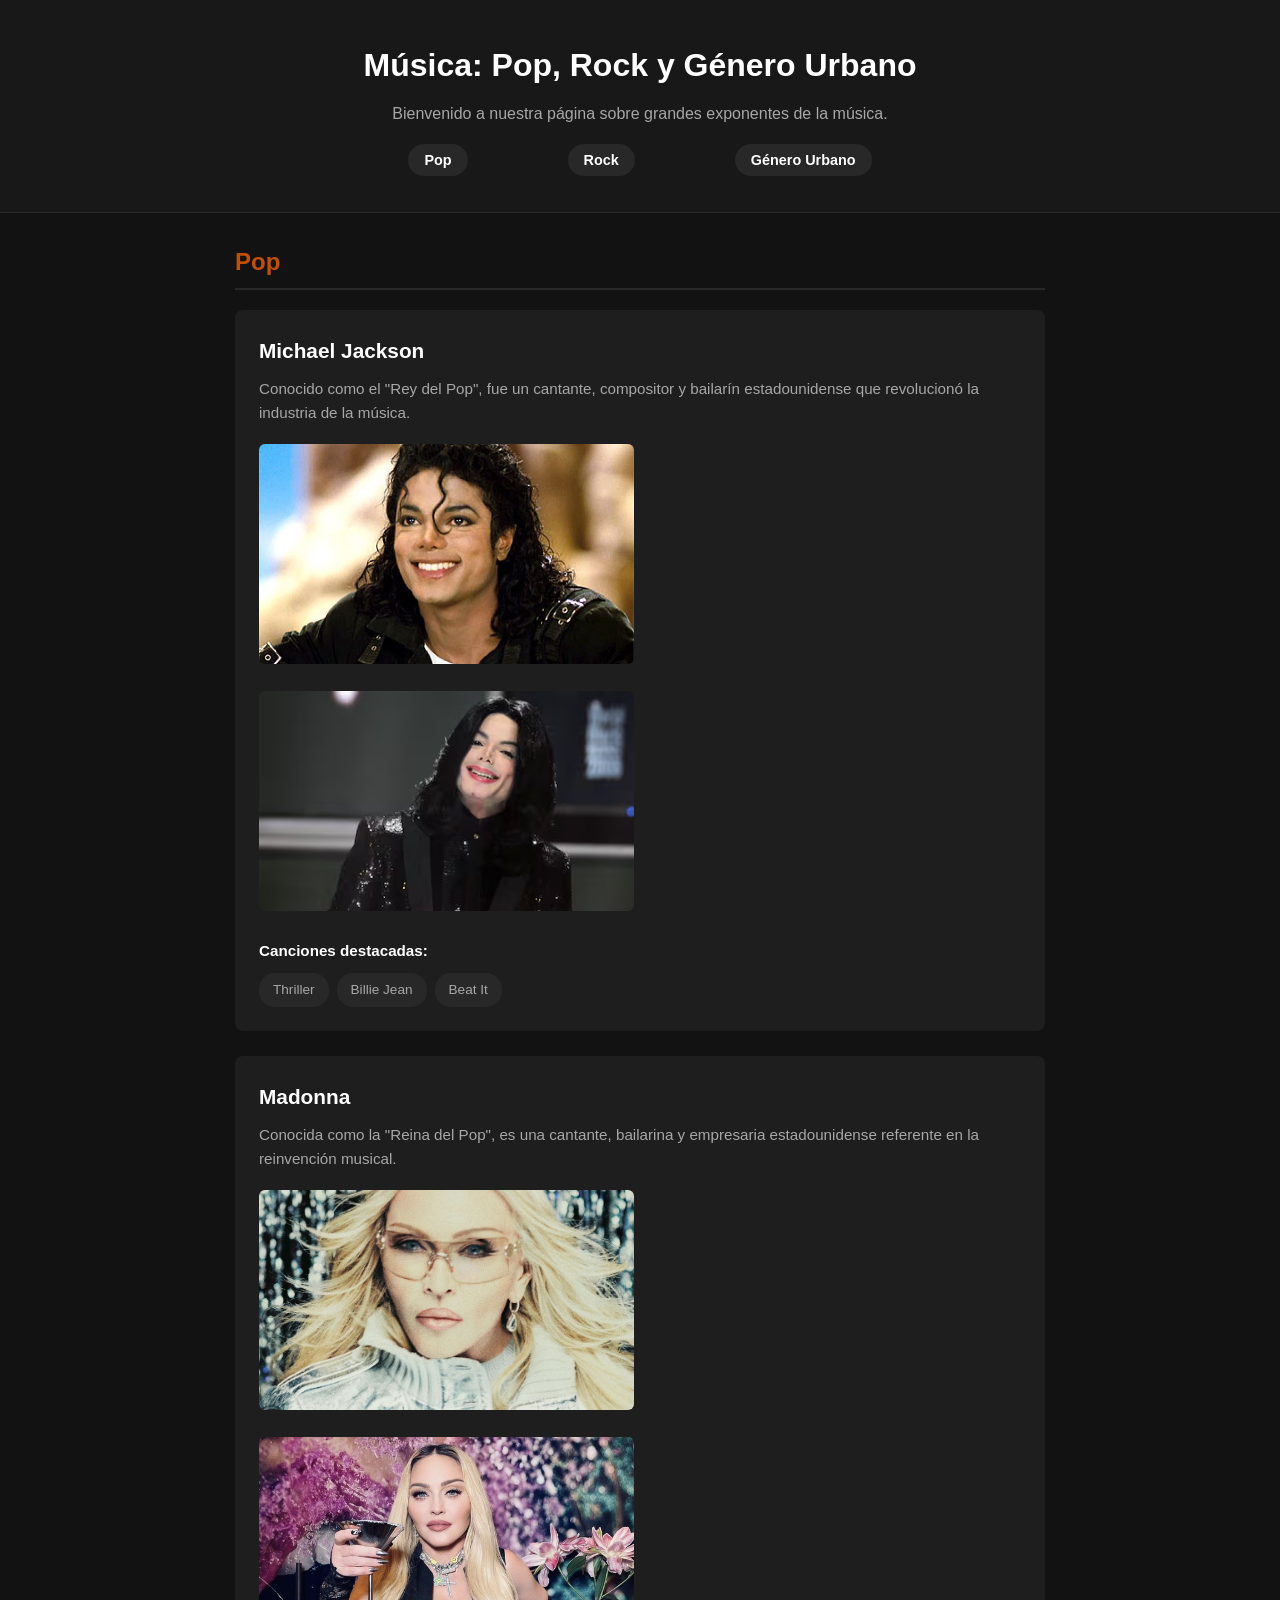
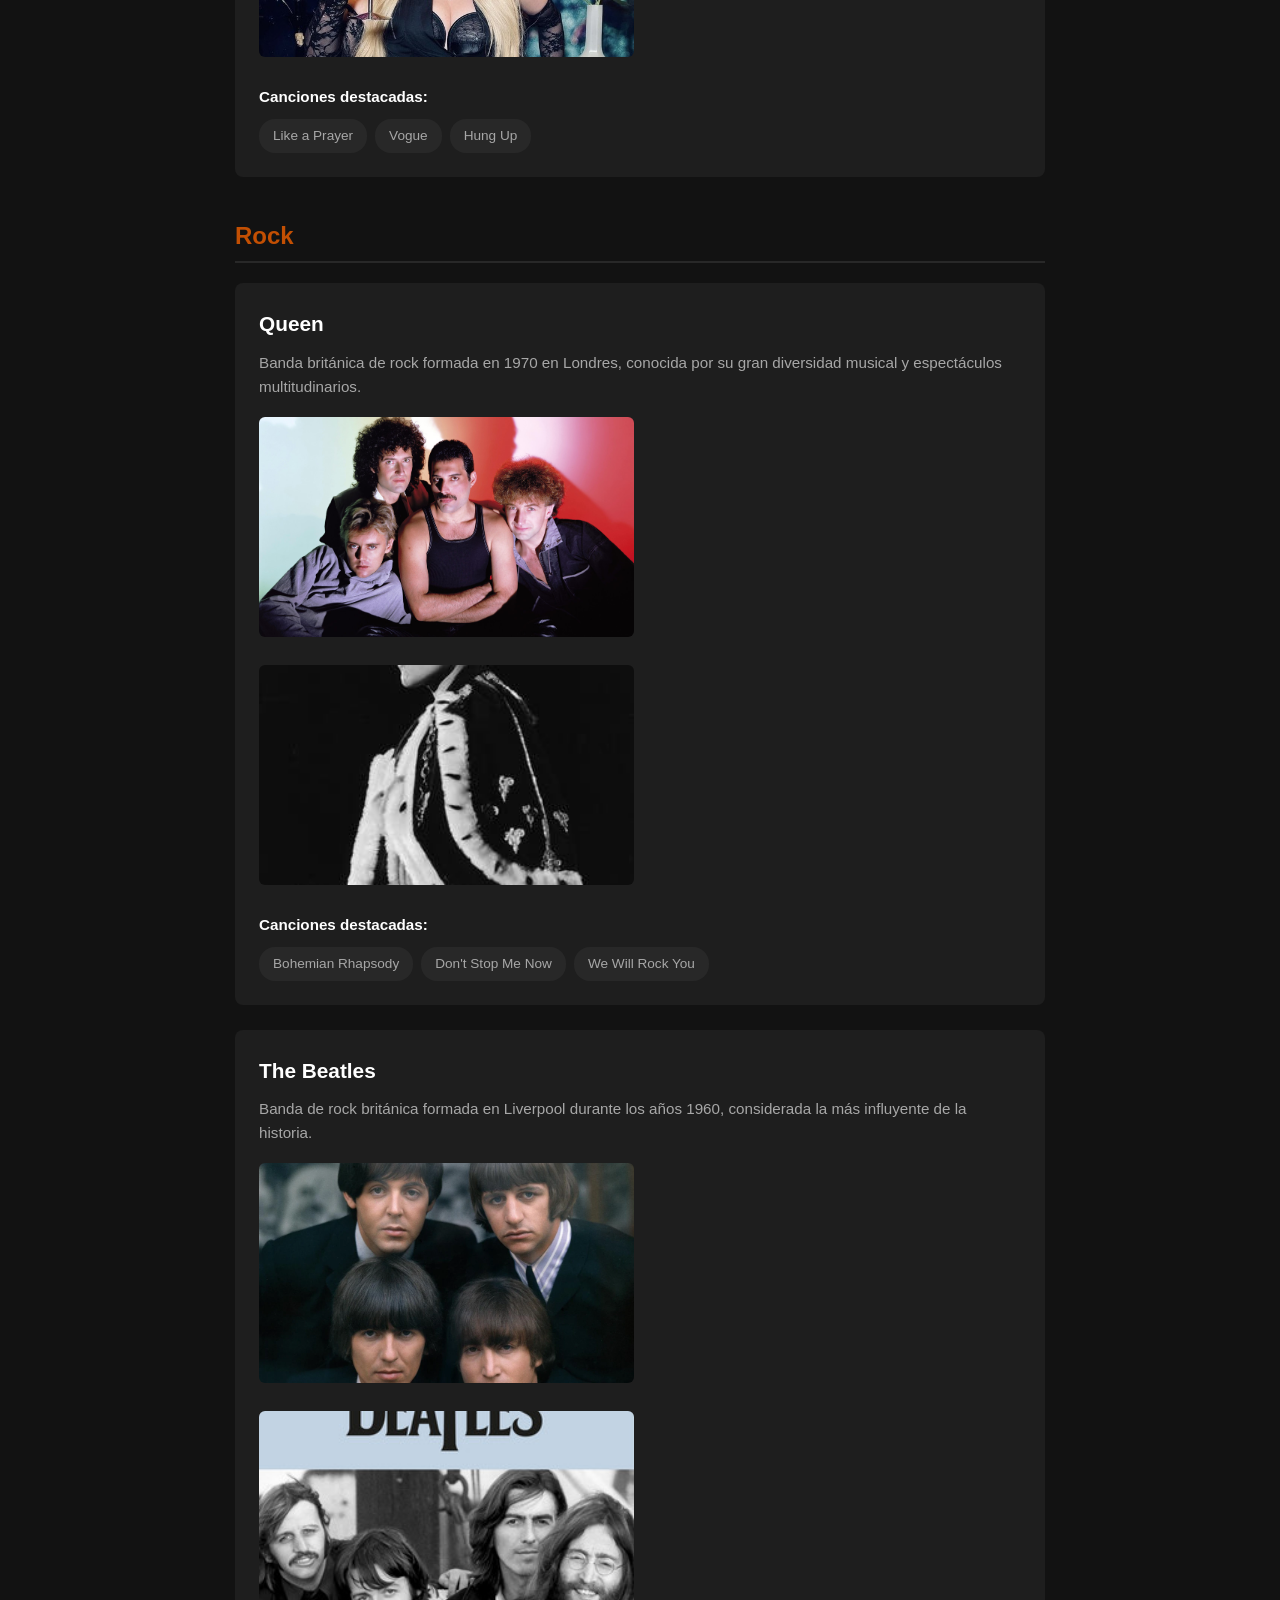
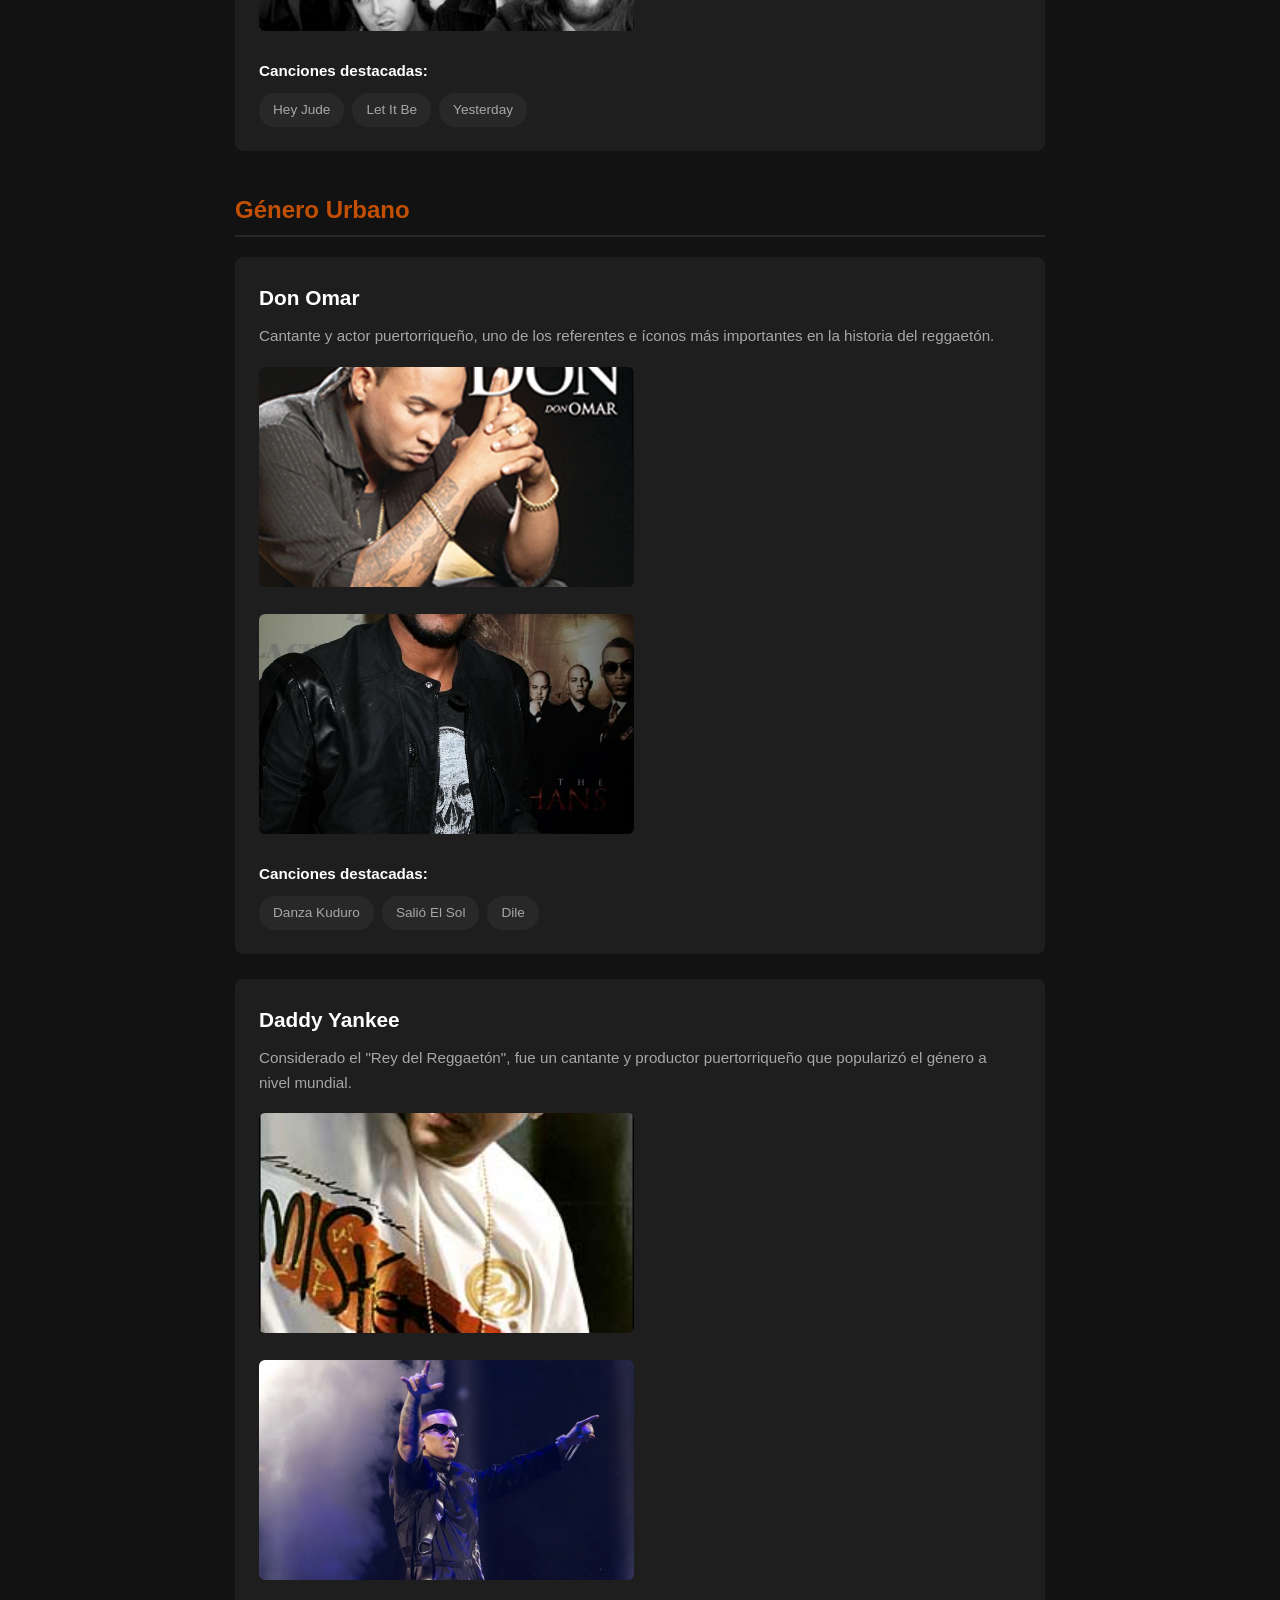
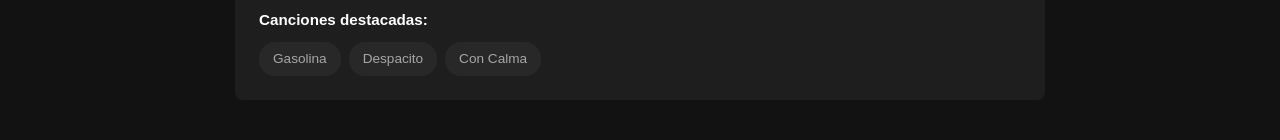
==== index.html @ 62b762ee "Estilos de la pagina" ====
<!DOCTYPE html>
<html lang="es">
<head>
    <meta charset="UTF-8">
    <meta name="viewport" content="width=device-width, initial-scale=1.0">
    <title>Artistas de Pop, Rock y Género Urbano</title>
    <link rel="stylesheet" href="Styles.css">
</head>
<body>
    <header>
        <h1>Música: Pop, Rock y Género Urbano</h1>
        <p>Bienvenido a nuestra página sobre grandes exponentes de la música.</p>

        <nav>
            <ul>
                <li><a href="#pop">Pop</a></li>
                <li><a href="#rock">Rock</a></li>
                <li><a href="#urbano">Género Urbano</a></li>
            </ul>
        </nav>
    </header>

    <main>

        <section id="pop">
            <h2>Pop</h2>

            <article>
                <h3>Michael Jackson</h3>
                <p>Conocido como el "Rey del Pop", fue un cantante, compositor y bailarín estadounidense que revolucionó la industria de la música.</p>
                
                <img src="Imagenes/jackson_michael_1.jpg" alt="Michael Grabando Speed Demon">
                <img src="Imagenes/michael_2.avif" alt="Michael en premios "> 
                <h4>Canciones destacadas:</h4>

                <ul>
                    <li>Thriller</li>
                    <li>Billie Jean</li>
                    <li>Beat It</li>
                </ul>
            </article>

            
            <article>
                <h3>Madonna</h3>
                <p>Conocida como la "Reina del Pop", es una cantante, bailarina y empresaria estadounidense referente en la reinvención musical.</p>
                <img src="Imagenes/madona_1.jpg" alt="Madona">
                <img src="Imagenes/madonna_2.jpg" alt="Madona"> 
                <h4>Canciones destacadas:</h4>
                <ul>
                    <li>Like a Prayer</li>
                    <li>Vogue</li>
                    <li>Hung Up</li>
                </ul>
            </article>
        </section>

        <section id="rock">
            <h2>Rock</h2>
            <article>
                <h3>Queen</h3>
                <p>Banda británica de rock formada en 1970 en Londres, conocida por su gran diversidad musical y espectáculos multitudinarios.</p>
                <img src="Imagenes/queen1.jpg" alt="Queen">
                <img src="Imagenes/queen2.jpg" alt="Freddy Mercurie"> 
                <h4>Canciones destacadas:</h4>
                <ul>
                    <li>Bohemian Rhapsody</li>
                    <li>Don't Stop Me Now</li>
                    <li>We Will Rock You</li>
                </ul>
            </article>


            <article>
                <h3>The Beatles</h3>
                <p>Banda de rock británica formada en Liverpool durante los años 1960, considerada la más influyente de la historia.</p>
                <img src="Imagenes/Thebeatles1.webp" alt="Beatles">
                <img src="Imagenes/thebeatles2.jpg" alt="Beatles"> 
                <h4>Canciones destacadas:</h4>
                <ul>
                    <li>Hey Jude</li>
                    <li>Let It Be</li>
                    <li>Yesterday</li>
                </ul>
            </article>
        </section>

        <section id="urbano">
            <h2>Género Urbano</h2>
            <article>
                <h3>Don Omar</h3>
                <p>Cantante y actor puertorriqueño, uno de los referentes e íconos más importantes en la historia del reggaetón.</p>
                <img src="Imagenes/don omar1.jpg" alt="Don Omar">
                <img src="Imagenes/Don omar2.jpg" alt="Don Omar"> 
                <h4>Canciones destacadas:</h4>
                <ul>
                    <li>Danza Kuduro</li>
                    <li>Salió El Sol</li>
                    <li>Dile</li>
                </ul>
            </article>
            <article>
                <h3>Daddy Yankee</h3>

                <p>Considerado el "Rey del Reggaetón", fue un cantante y productor puertorriqueño que popularizó el género a nivel mundial.</p>
                <img src="Imagenes/daddy_yankee1.jpg" alt="Daddy Yankee">
                <img src="Imagenes/daddy yankee2.webp" alt="Daddy Yankee"> 
                <h4>Canciones destacadas:</h4>
                <ul>
                    <li>Gasolina</li>
                    <li>Despacito</li>
                    <li>Con Calma</li>
                </ul>
            </article>
        </section>

    </main>

</body>
</html>
---- Styles.css ----
:root {
    --bg-oscuro: #121212;
    --bg-tarjeta: #1e1e1e;
    --texto-principal: #ffffff;
    --texto-secundario: #a7a7a7;
    --color-acento: #c24f03; 
}


* {
    margin: 0;
    padding: 0;
    box-sizing: border-box;
}

body {
    font-family: Arial, Helvetica, sans-serif;
    background-color: var(--bg-oscuro);
    color: var(--texto-principal);
    line-height: 1.6;
}


header {
    text-align: center;
    padding: 40px 20px;
    background-color: #181818;
    border-bottom: 1px solid #282828;
}

header h1 {
    font-size: 2rem;
    margin-bottom: 10px;
}

header p {
    color: var(--texto-secundario);
    margin-bottom: 20px;
}


nav ul {
    list-style: none;
    display: flex;
    justify-content: center;
    gap: 100px;
}

nav a {
    color: var(--texto-principal);
    text-decoration: none;
    background-color: #282828;
    padding: 8px 16px;
    border-radius: 20px;
    font-size: 0.9rem;
    font-weight: bold;
}

nav a:hover {
    background-color: var(--color-acento);
    color: #000000;
}

main {
    max-width: 850px;
    margin: 30px auto;
    padding: 0 20px;
}

section {
    margin-bottom: 40px;
}

section h2 {
    font-size: 1.5rem;
    color: var(--color-acento);
    margin-bottom: 20px;
    border-bottom: 2px solid #282828;
    padding-bottom: 6px;
}

article {
    background-color: var(--bg-tarjeta);
    border-radius: 8px;
    padding: 24px;
    margin-bottom: 25px;
}

article h3 {
    font-size: 1.3rem;
    margin-bottom: 10px;
}

article p {
    color: var(--texto-secundario);
    font-size: 0.95rem;
    margin-bottom: 18px;
}

article img {
    width: calc(50% - 6px);
    height: 220px;
    object-fit: cover;
    border-radius: 6px;
    display: inline-block;
    margin-bottom: 20px;
}

article img:nth-of-type(1) {
    margin-right: 8px;
}

article h4 {
    font-size: 0.95rem;
    margin-bottom: 10px;
    color: #ffffff;
}

article ul {
    list-style: none;
    display: flex;
    flex-wrap: wrap;
    gap: 8px;
}

article li {
    background-color: #282828;
    padding: 6px 14px;
    border-radius: 16px;
    font-size: 0.85rem;
    color: var(--texto-secundario);
}

@media (max-width: 600px) {
    article img {
        width: 100%;
        height: 200px;
        margin-right: 0;
    }
}
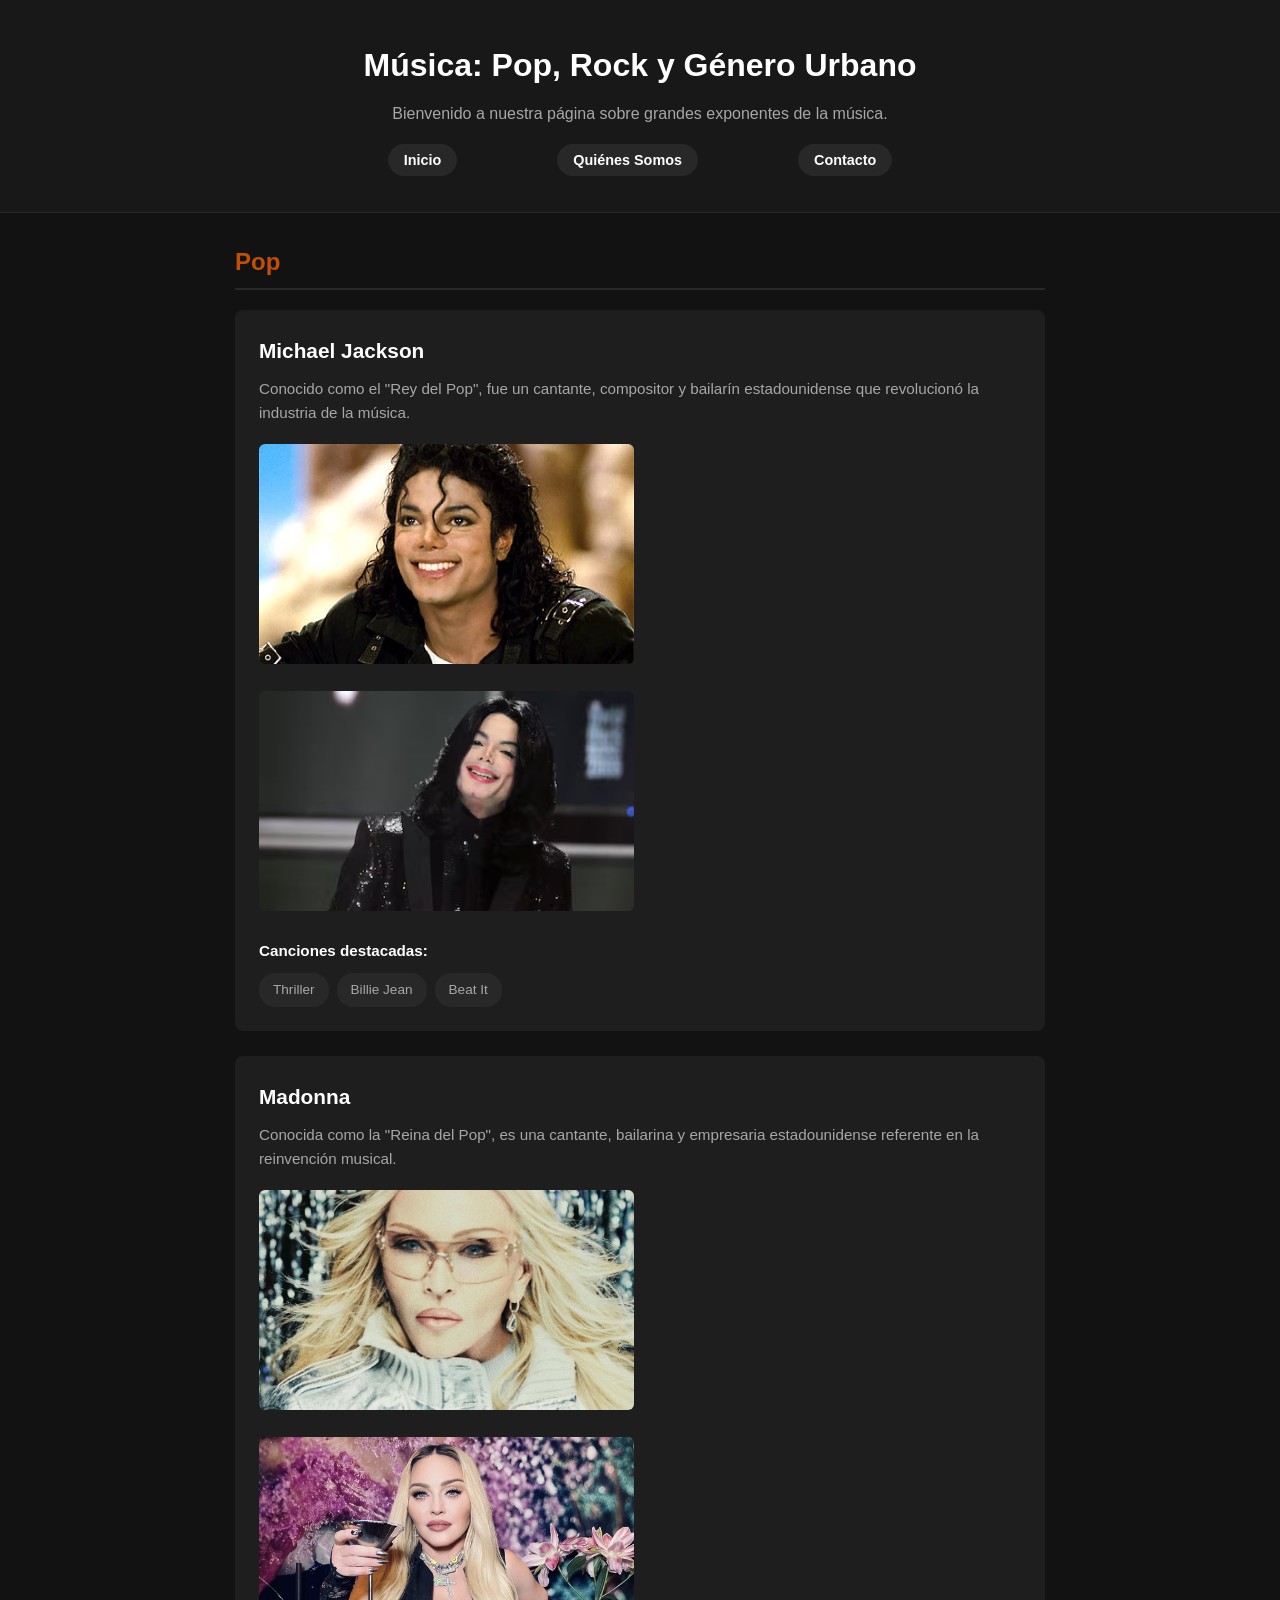
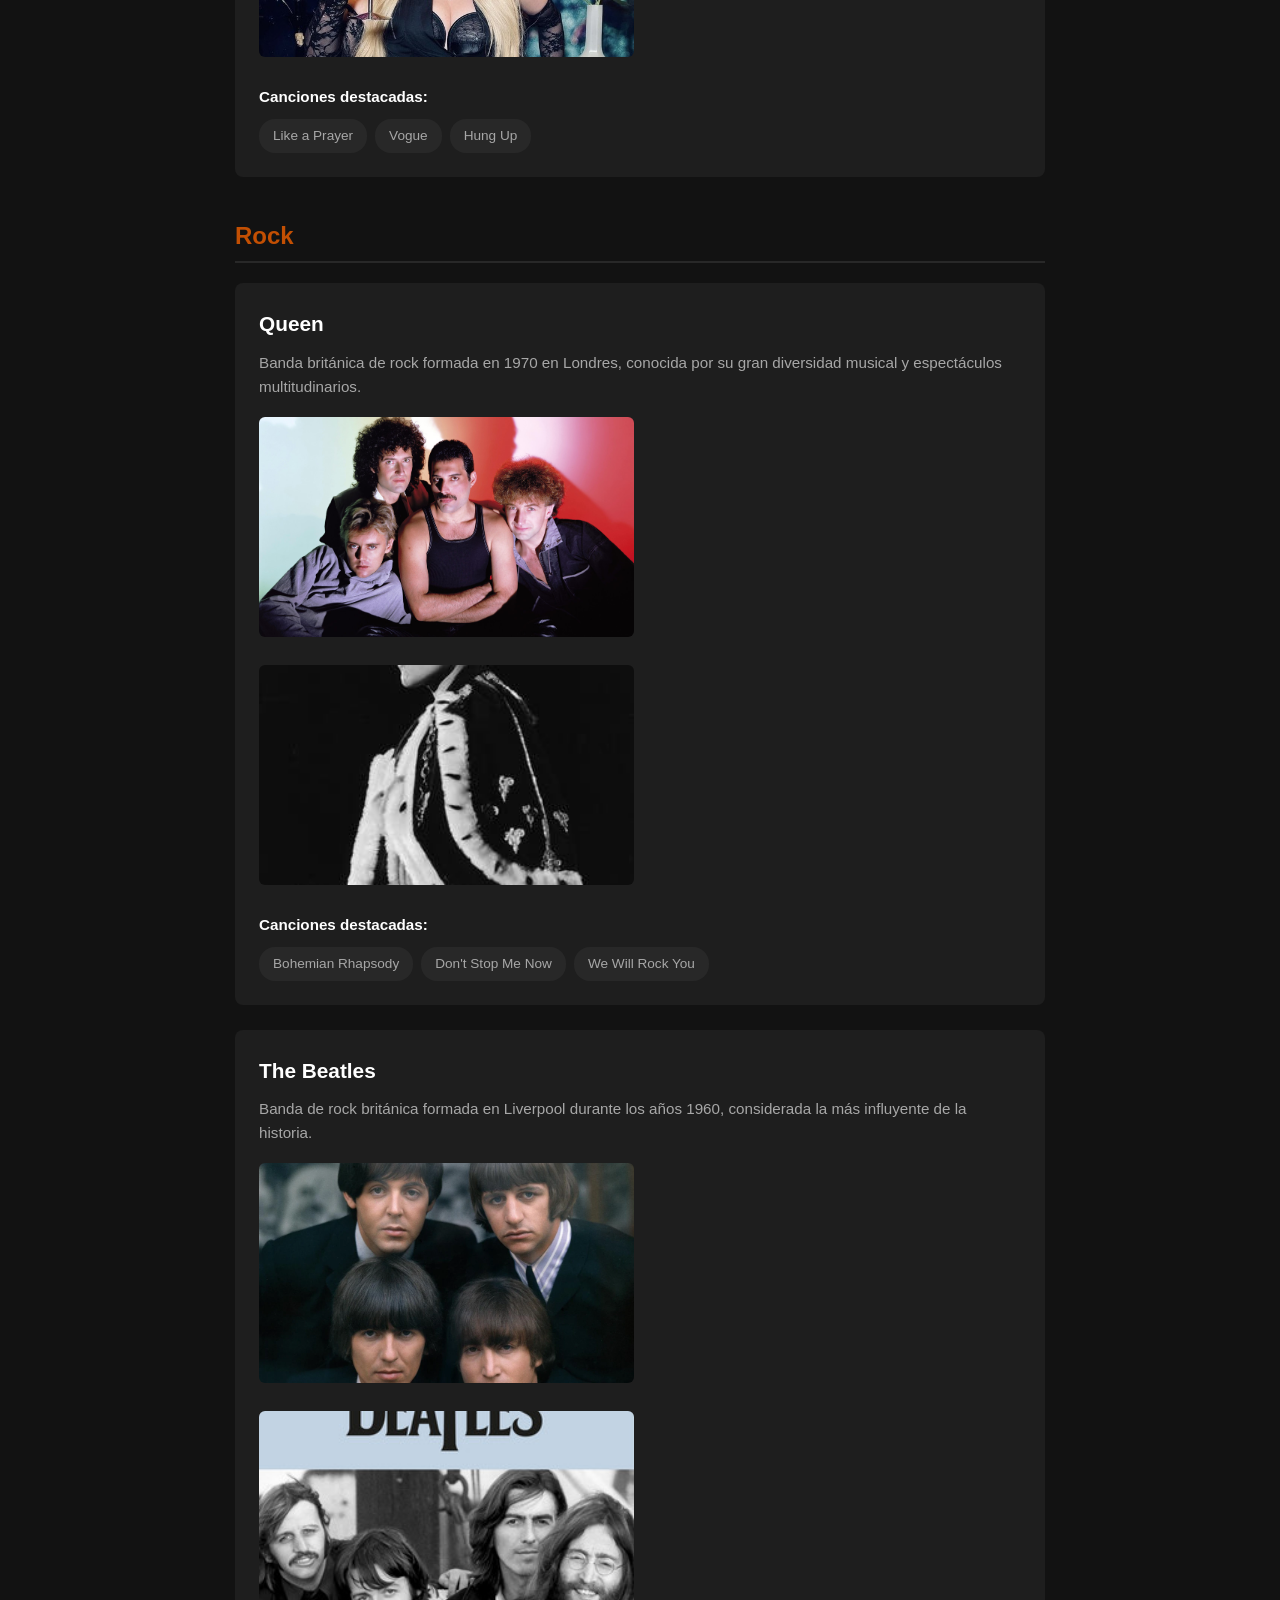
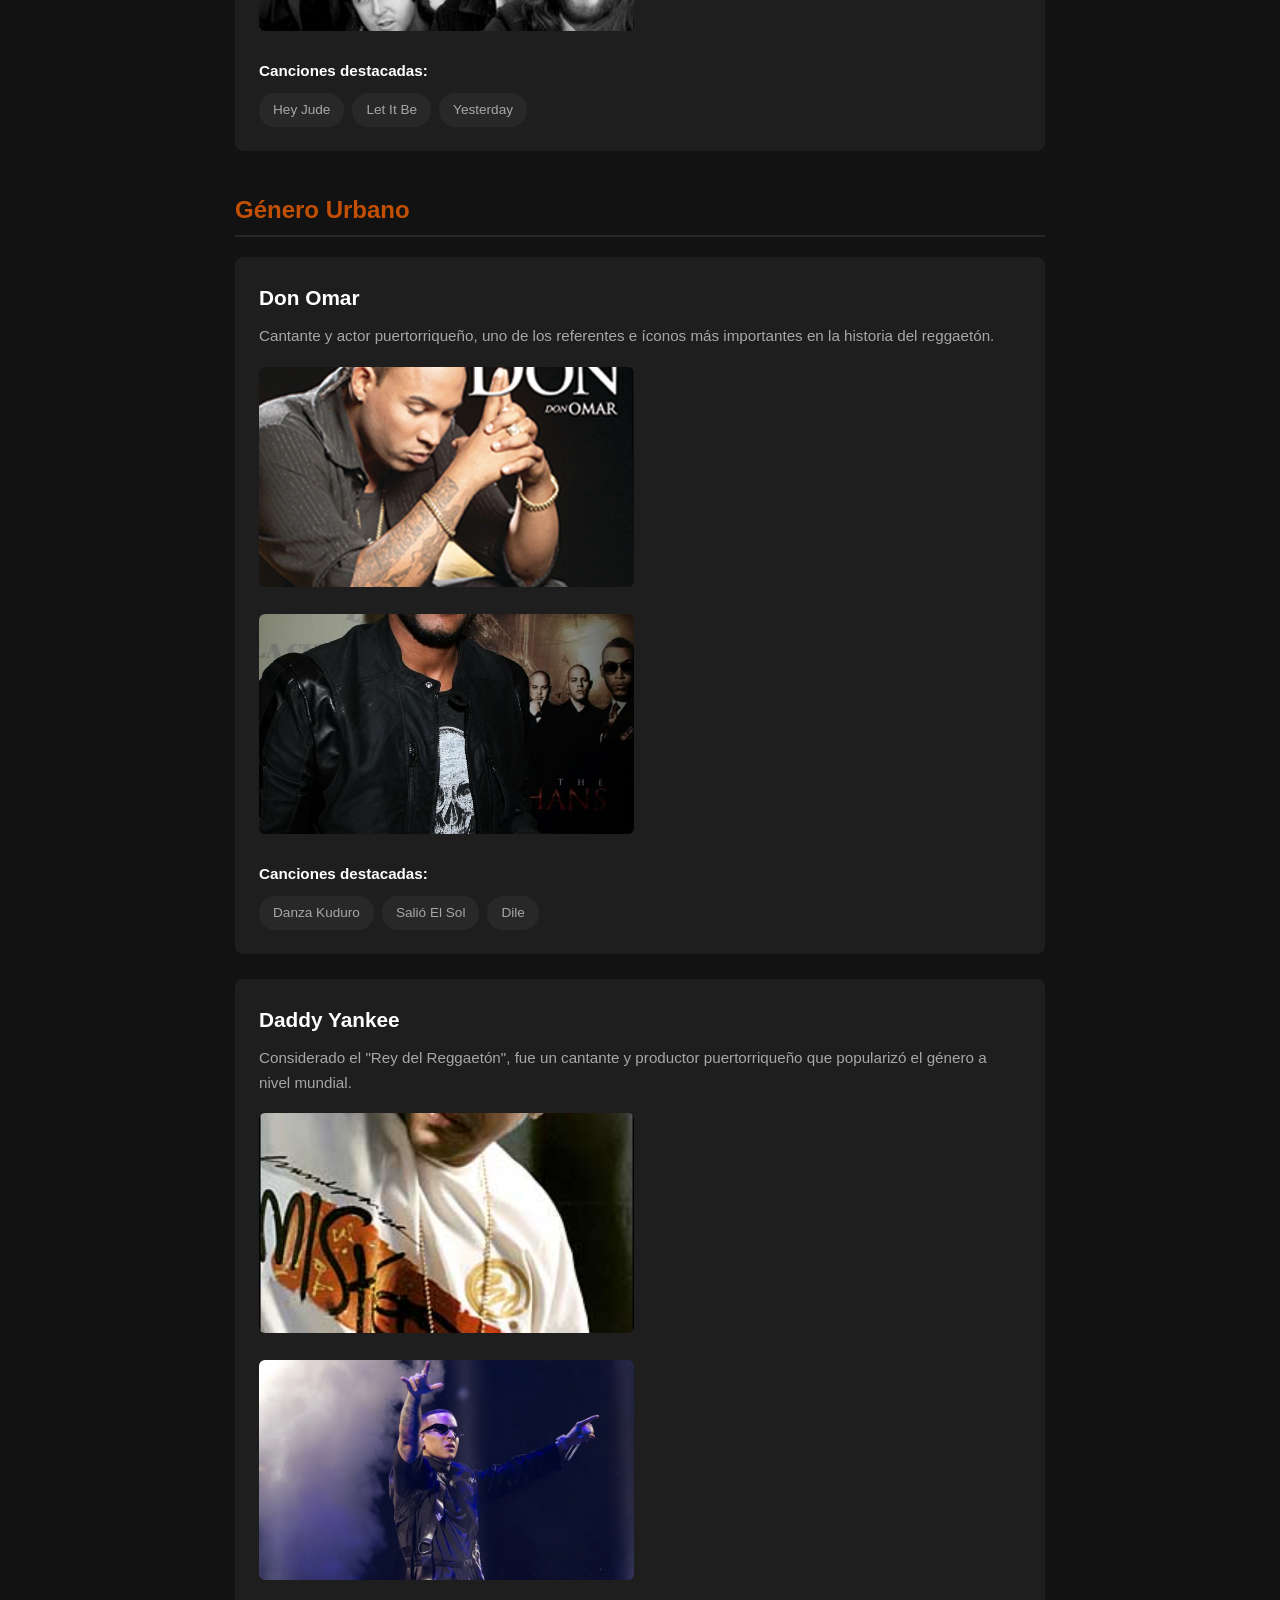
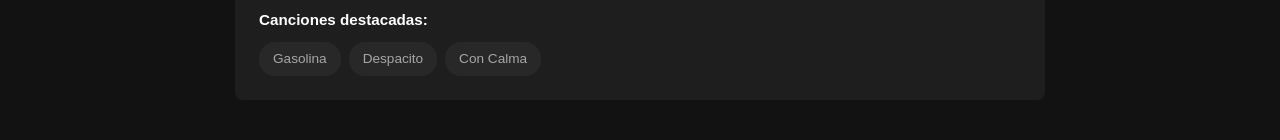
==== commit 9efb6a79: "Integra cambios de main y actualiza navegación" ====
--- a/index.html
+++ b/index.html
@@ -11,11 +11,11 @@
         <h1>Música: Pop, Rock y Género Urbano</h1>
         <p>Bienvenido a nuestra página sobre grandes exponentes de la música.</p>
 
-        <nav>
-            <ul>
-                <li><a href="#pop">Pop</a></li>
-                <li><a href="#rock">Rock</a></li>
-                <li><a href="#urbano">Género Urbano</a></li>
+        <nav class="menu-principal" aria-label="Menú principal">
+            <ul class="lista-menu">
+                <li><a href="index.html">Inicio</a></li>
+                <li><a href="nosotros.html">Quiénes Somos</a></li>
+                <li><a href="contactanos.html">Contacto</a></li>
             </ul>
         </nav>
     </header>
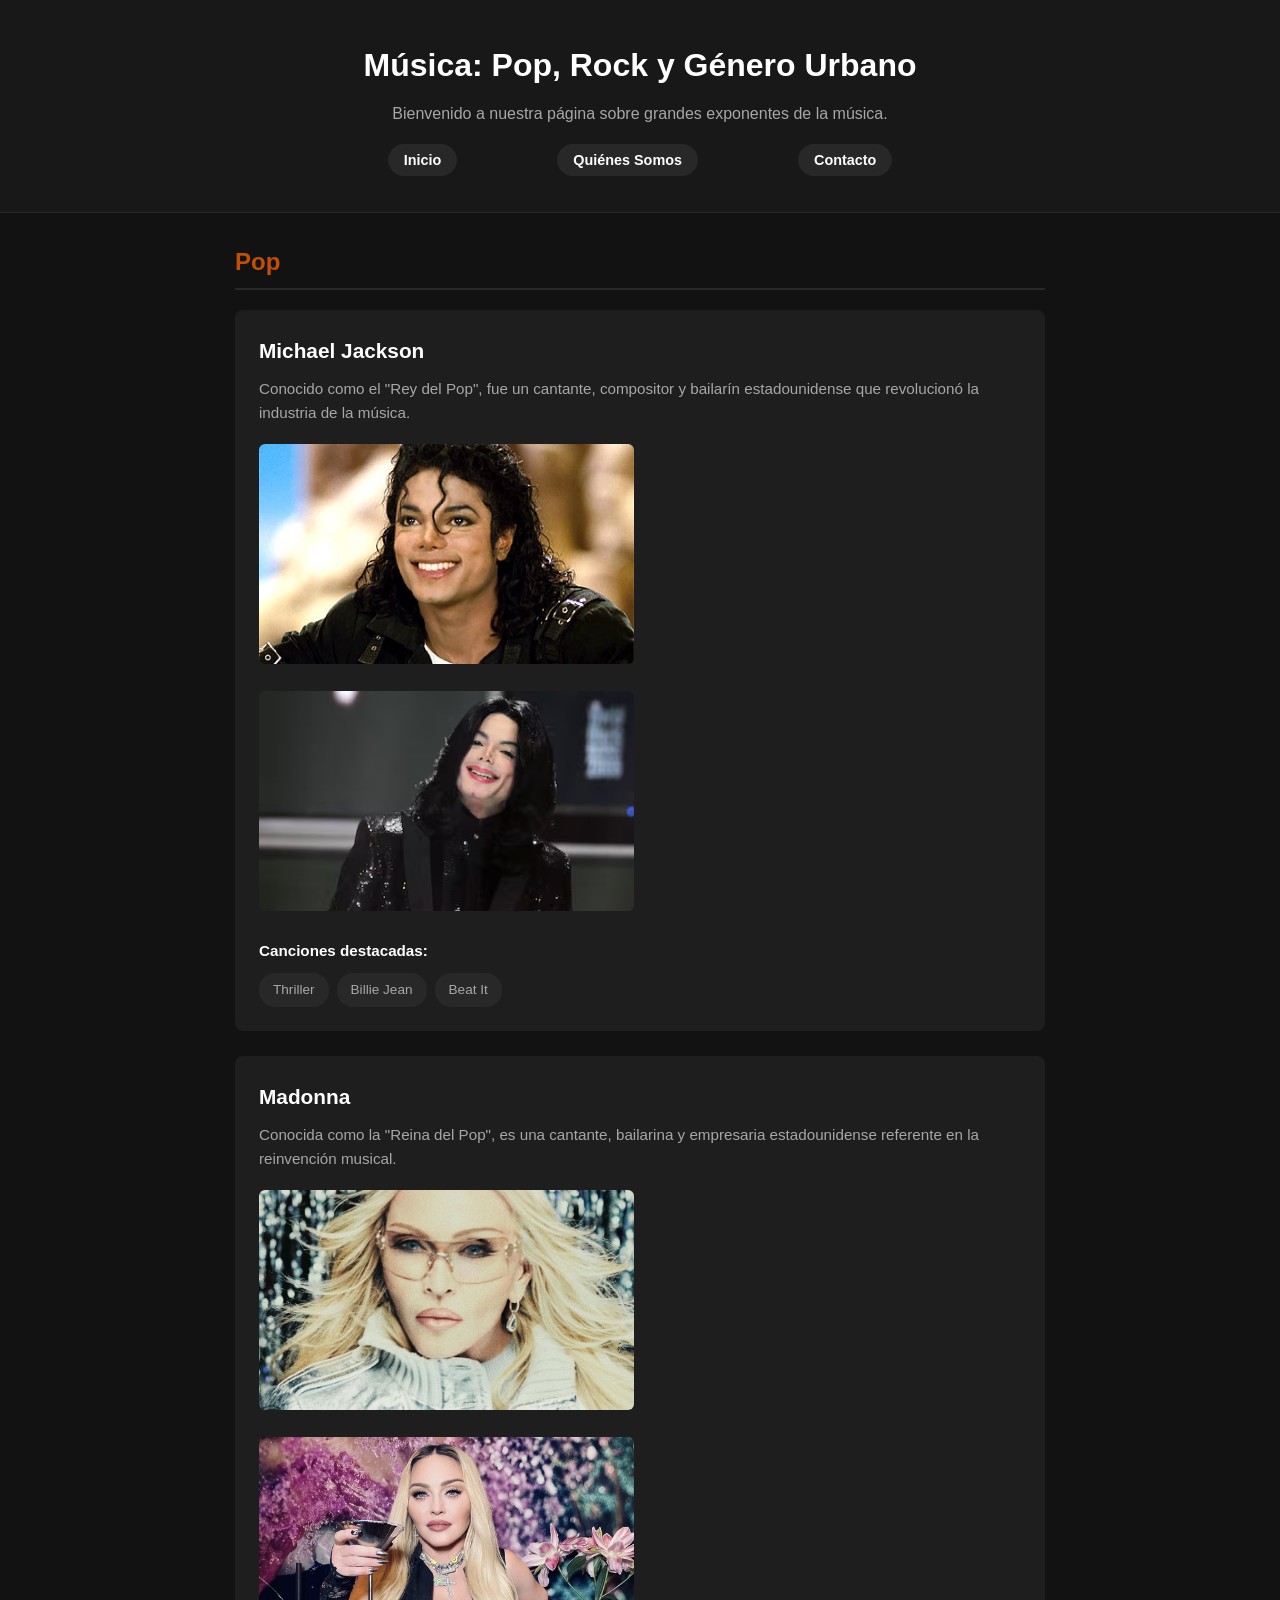
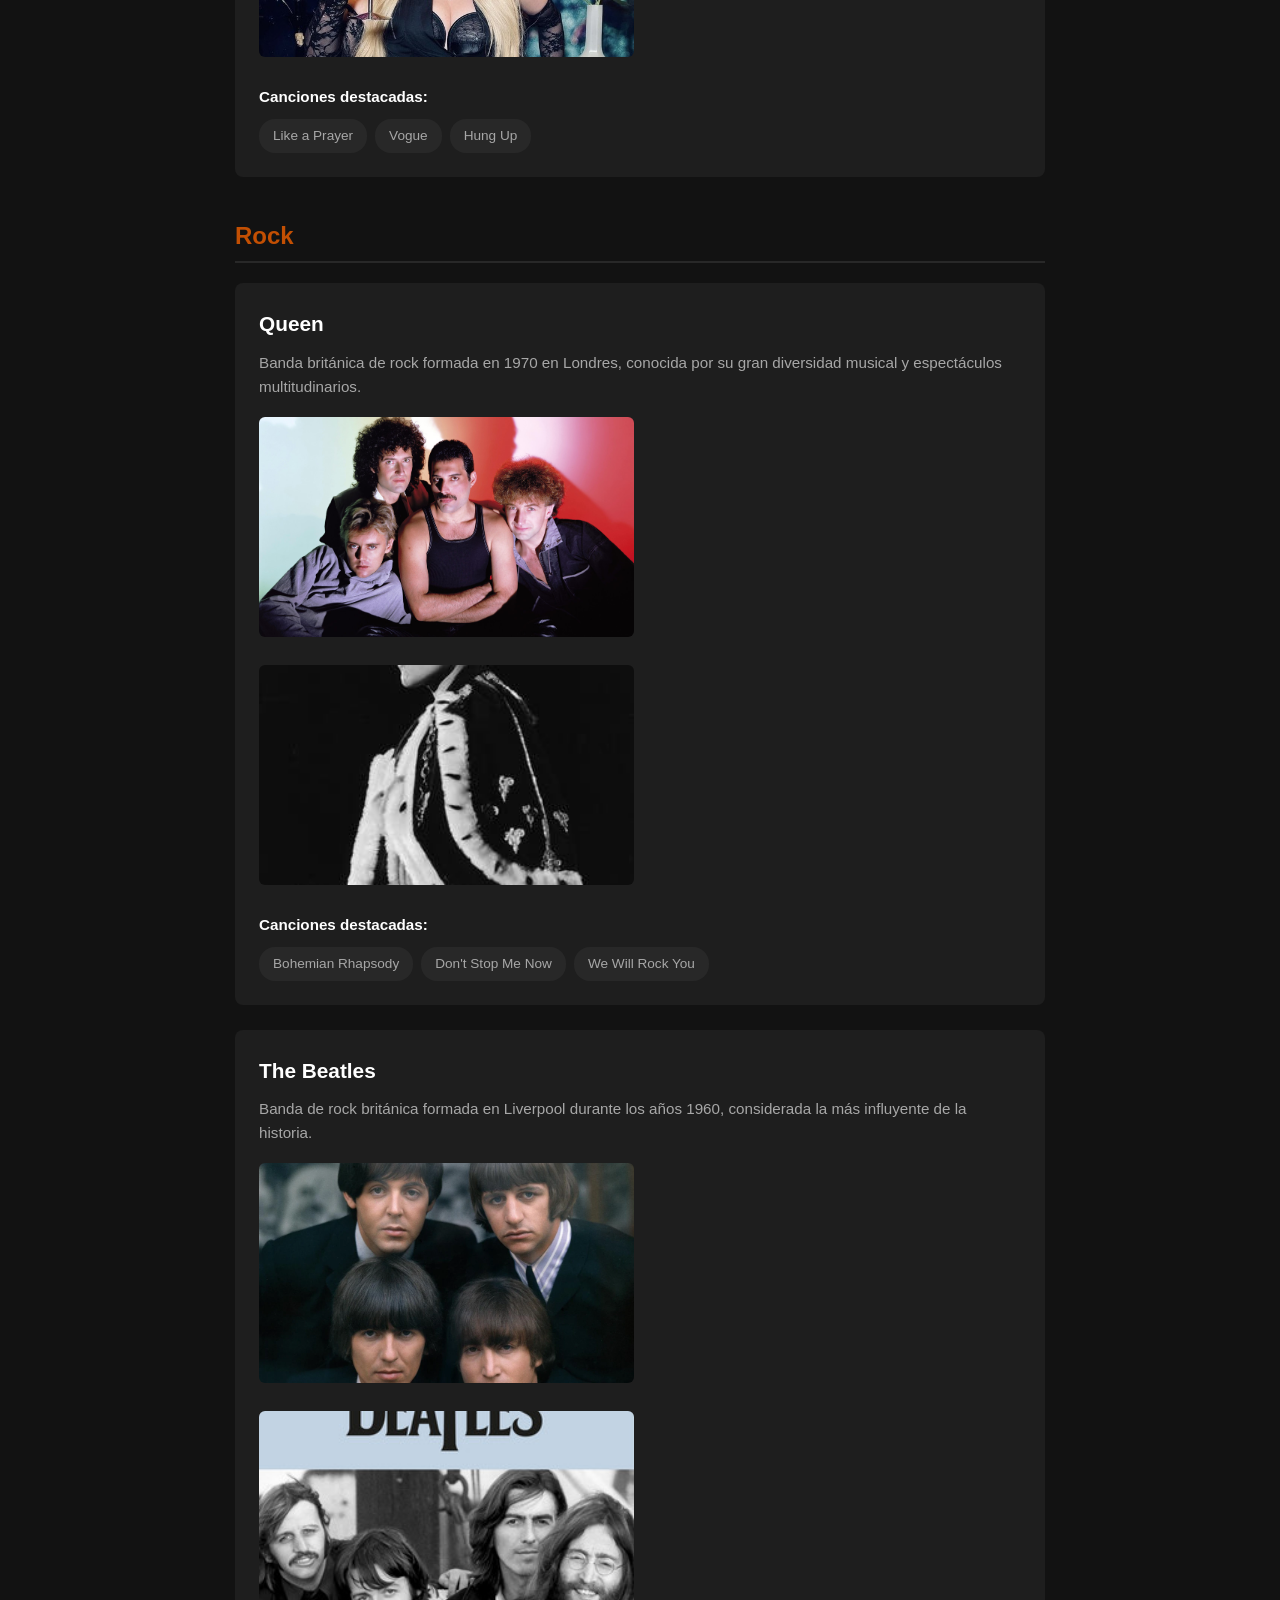
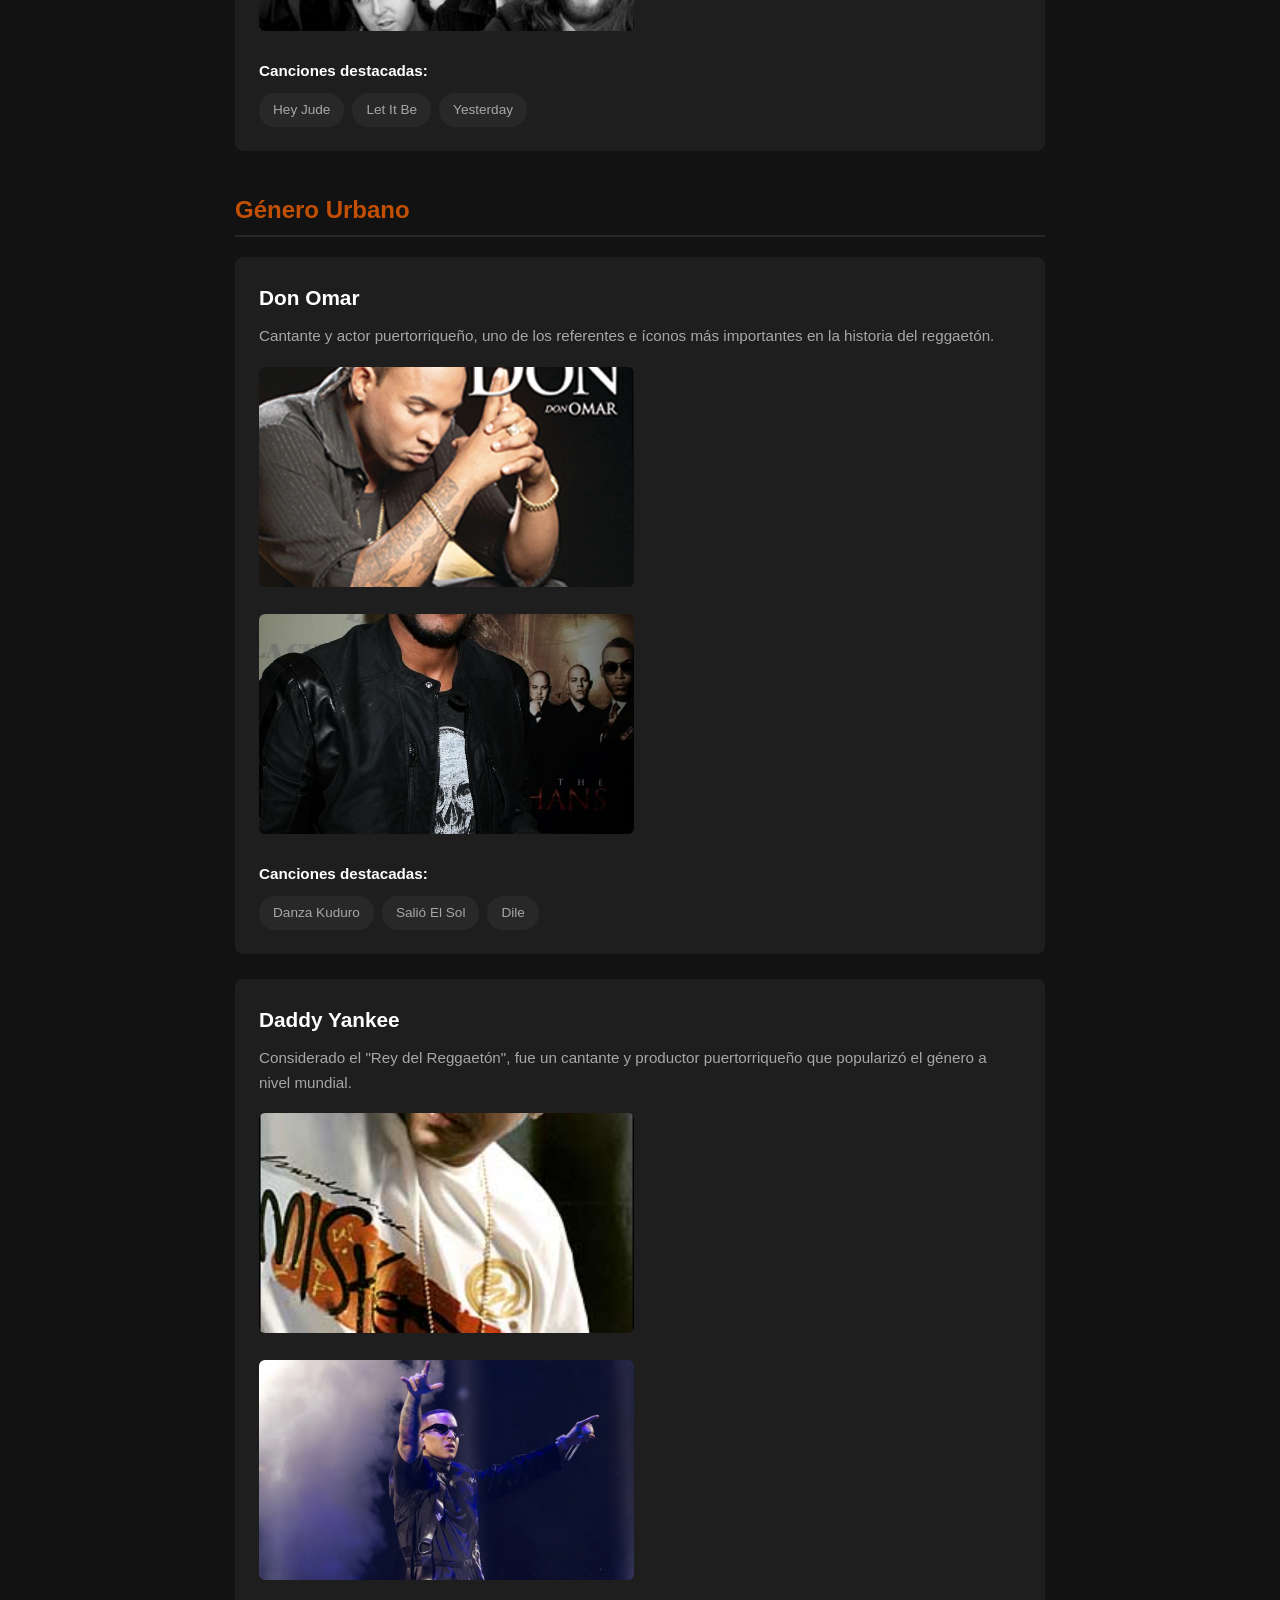
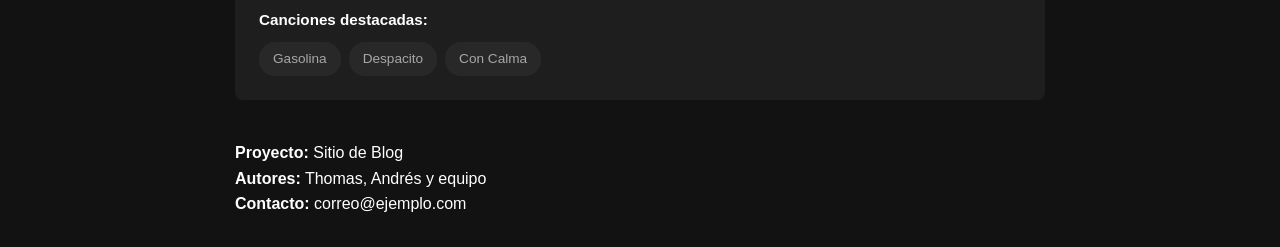
==== commit 647dba17: "Se agega footer" ====
--- a/index.html
+++ b/index.html
@@ -1,11 +1,14 @@
 <!DOCTYPE html>
 <html lang="es">
+
 <head>
     <meta charset="UTF-8">
     <meta name="viewport" content="width=device-width, initial-scale=1.0">
     <title>Artistas de Pop, Rock y Género Urbano</title>
-    <link rel="stylesheet" href="Styles.css">
+    <link rel="stylesheet" href="./Styles/index.css">
+
 </head>
+
 <body>
     <header>
         <h1>Música: Pop, Rock y Género Urbano</h1>
@@ -27,10 +30,11 @@
 
             <article>
                 <h3>Michael Jackson</h3>
-                <p>Conocido como el "Rey del Pop", fue un cantante, compositor y bailarín estadounidense que revolucionó la industria de la música.</p>
-                
+                <p>Conocido como el "Rey del Pop", fue un cantante, compositor y bailarín estadounidense que revolucionó
+                    la industria de la música.</p>
+
                 <img src="Imagenes/jackson_michael_1.jpg" alt="Michael Grabando Speed Demon">
-                <img src="Imagenes/michael_2.avif" alt="Michael en premios "> 
+                <img src="Imagenes/michael_2.avif" alt="Michael en premios ">
                 <h4>Canciones destacadas:</h4>
 
                 <ul>
@@ -40,12 +44,13 @@
                 </ul>
             </article>
 
-            
+
             <article>
                 <h3>Madonna</h3>
-                <p>Conocida como la "Reina del Pop", es una cantante, bailarina y empresaria estadounidense referente en la reinvención musical.</p>
+                <p>Conocida como la "Reina del Pop", es una cantante, bailarina y empresaria estadounidense referente en
+                    la reinvención musical.</p>
                 <img src="Imagenes/madona_1.jpg" alt="Madona">
-                <img src="Imagenes/madonna_2.jpg" alt="Madona"> 
+                <img src="Imagenes/madonna_2.jpg" alt="Madona">
                 <h4>Canciones destacadas:</h4>
                 <ul>
                     <li>Like a Prayer</li>
@@ -59,9 +64,10 @@
             <h2>Rock</h2>
             <article>
                 <h3>Queen</h3>
-                <p>Banda británica de rock formada en 1970 en Londres, conocida por su gran diversidad musical y espectáculos multitudinarios.</p>
+                <p>Banda británica de rock formada en 1970 en Londres, conocida por su gran diversidad musical y
+                    espectáculos multitudinarios.</p>
                 <img src="Imagenes/queen1.jpg" alt="Queen">
-                <img src="Imagenes/queen2.jpg" alt="Freddy Mercurie"> 
+                <img src="Imagenes/queen2.jpg" alt="Freddy Mercurie">
                 <h4>Canciones destacadas:</h4>
                 <ul>
                     <li>Bohemian Rhapsody</li>
@@ -73,9 +79,10 @@
 
             <article>
                 <h3>The Beatles</h3>
-                <p>Banda de rock británica formada en Liverpool durante los años 1960, considerada la más influyente de la historia.</p>
+                <p>Banda de rock británica formada en Liverpool durante los años 1960, considerada la más influyente de
+                    la historia.</p>
                 <img src="Imagenes/Thebeatles1.webp" alt="Beatles">
-                <img src="Imagenes/thebeatles2.jpg" alt="Beatles"> 
+                <img src="Imagenes/thebeatles2.jpg" alt="Beatles">
                 <h4>Canciones destacadas:</h4>
                 <ul>
                     <li>Hey Jude</li>
@@ -89,9 +96,10 @@
             <h2>Género Urbano</h2>
             <article>
                 <h3>Don Omar</h3>
-                <p>Cantante y actor puertorriqueño, uno de los referentes e íconos más importantes en la historia del reggaetón.</p>
+                <p>Cantante y actor puertorriqueño, uno de los referentes e íconos más importantes en la historia del
+                    reggaetón.</p>
                 <img src="Imagenes/don omar1.jpg" alt="Don Omar">
-                <img src="Imagenes/Don omar2.jpg" alt="Don Omar"> 
+                <img src="Imagenes/Don omar2.jpg" alt="Don Omar">
                 <h4>Canciones destacadas:</h4>
                 <ul>
                     <li>Danza Kuduro</li>
@@ -102,9 +110,10 @@
             <article>
                 <h3>Daddy Yankee</h3>
 
-                <p>Considerado el "Rey del Reggaetón", fue un cantante y productor puertorriqueño que popularizó el género a nivel mundial.</p>
+                <p>Considerado el "Rey del Reggaetón", fue un cantante y productor puertorriqueño que popularizó el
+                    género a nivel mundial.</p>
                 <img src="Imagenes/daddy_yankee1.jpg" alt="Daddy Yankee">
-                <img src="Imagenes/daddy yankee2.webp" alt="Daddy Yankee"> 
+                <img src="Imagenes/daddy yankee2.webp" alt="Daddy Yankee">
                 <h4>Canciones destacadas:</h4>
                 <ul>
                     <li>Gasolina</li>
@@ -113,8 +122,14 @@
                 </ul>
             </article>
         </section>
+        <footer>
+            <p><strong>Proyecto:</strong> Sitio de Blog</p>
+            <p><strong>Autores:</strong> Thomas, Andrés y equipo</p>
+            <p><strong>Contacto:</strong> correo@ejemplo.com</p>
+        </footer>
 
     </main>
 
 </body>
+
 </html>
--- a/Styles/index.css
+++ b/Styles/index.css
@@ -0,0 +1,141 @@
+
+:root {
+    --bg-oscuro: #121212;
+    --bg-tarjeta: #1e1e1e;
+    --texto-principal: #ffffff;
+    --texto-secundario: #a7a7a7;
+    --color-acento: #c24f03; 
+}
+
+
+* {
+    margin: 0;
+    padding: 0;
+    box-sizing: border-box;
+}
+
+body {
+    font-family: Arial, Helvetica, sans-serif;
+    background-color: var(--bg-oscuro);
+    color: var(--texto-principal);
+    line-height: 1.6;
+}
+
+
+header {
+    text-align: center;
+    padding: 40px 20px;
+    background-color: #181818;
+    border-bottom: 1px solid #282828;
+}
+
+header h1 {
+    font-size: 2rem;
+    margin-bottom: 10px;
+}
+
+header p {
+    color: var(--texto-secundario);
+    margin-bottom: 20px;
+}
+
+
+nav ul {
+    list-style: none;
+    display: flex;
+    justify-content: center;
+    gap: 100px;
+}
+
+nav a {
+    color: var(--texto-principal);
+    text-decoration: none;
+    background-color: #282828;
+    padding: 8px 16px;
+    border-radius: 20px;
+    font-size: 0.9rem;
+    font-weight: bold;
+}
+
+nav a:hover {
+    background-color: var(--color-acento);
+    color: #000000;
+}
+
+main {
+    max-width: 850px;
+    margin: 30px auto;
+    padding: 0 20px;
+}
+
+section {
+    margin-bottom: 40px;
+}
+
+section h2 {
+    font-size: 1.5rem;
+    color: var(--color-acento);
+    margin-bottom: 20px;
+    border-bottom: 2px solid #282828;
+    padding-bottom: 6px;
+}
+
+article {
+    background-color: var(--bg-tarjeta);
+    border-radius: 8px;
+    padding: 24px;
+    margin-bottom: 25px;
+}
+
+article h3 {
+    font-size: 1.3rem;
+    margin-bottom: 10px;
+}
+
+article p {
+    color: var(--texto-secundario);
+    font-size: 0.95rem;
+    margin-bottom: 18px;
+}
+
+article img {
+    width: calc(50% - 6px);
+    height: 220px;
+    object-fit: cover;
+    border-radius: 6px;
+    display: inline-block;
+    margin-bottom: 20px;
+}
+
+article img:nth-of-type(1) {
+    margin-right: 8px;
+}
+
+article h4 {
+    font-size: 0.95rem;
+    margin-bottom: 10px;
+    color: #ffffff;
+}
+
+article ul {
+    list-style: none;
+    display: flex;
+    flex-wrap: wrap;
+    gap: 8px;
+}
+
+article li {
+    background-color: #282828;
+    padding: 6px 14px;
+    border-radius: 16px;
+    font-size: 0.85rem;
+    color: var(--texto-secundario);
+}
+
+@media (max-width: 600px) {
+    article img {
+        width: 100%;
+        height: 200px;
+        margin-right: 0;
+    }
+}
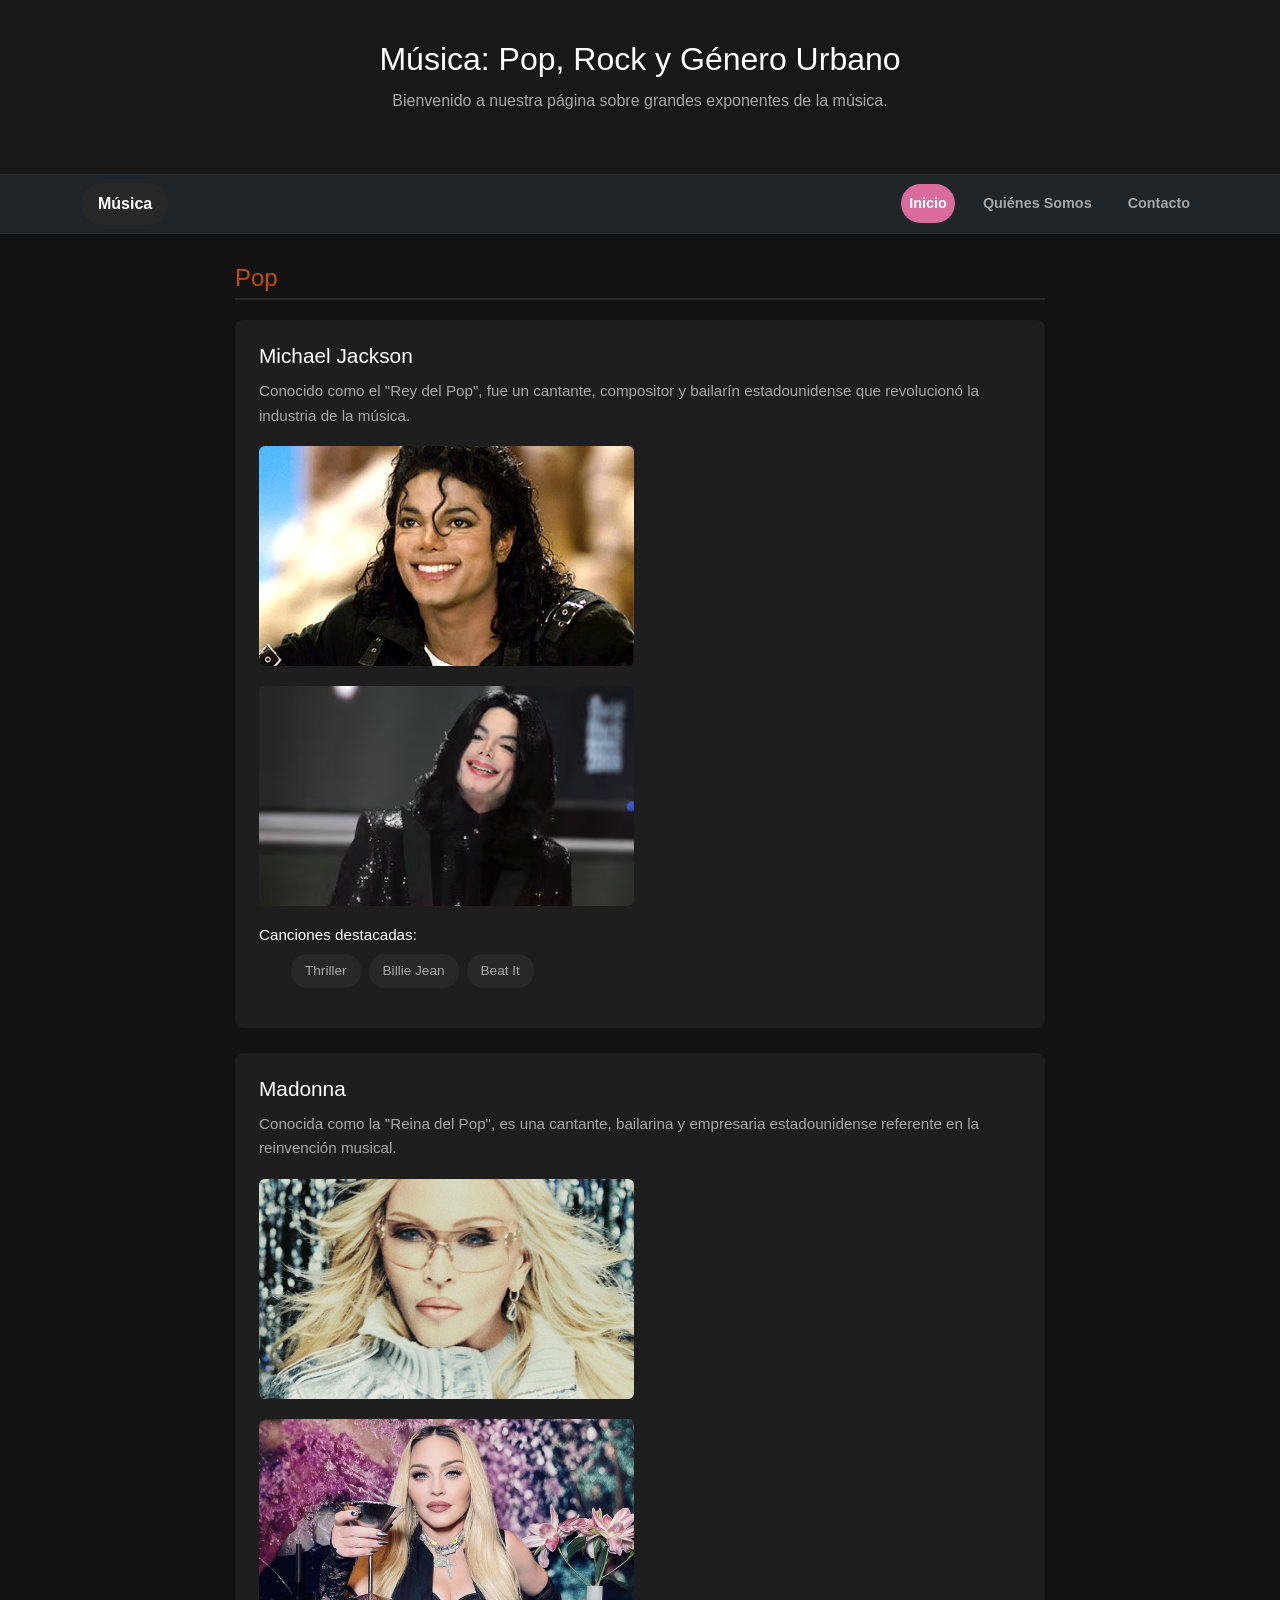
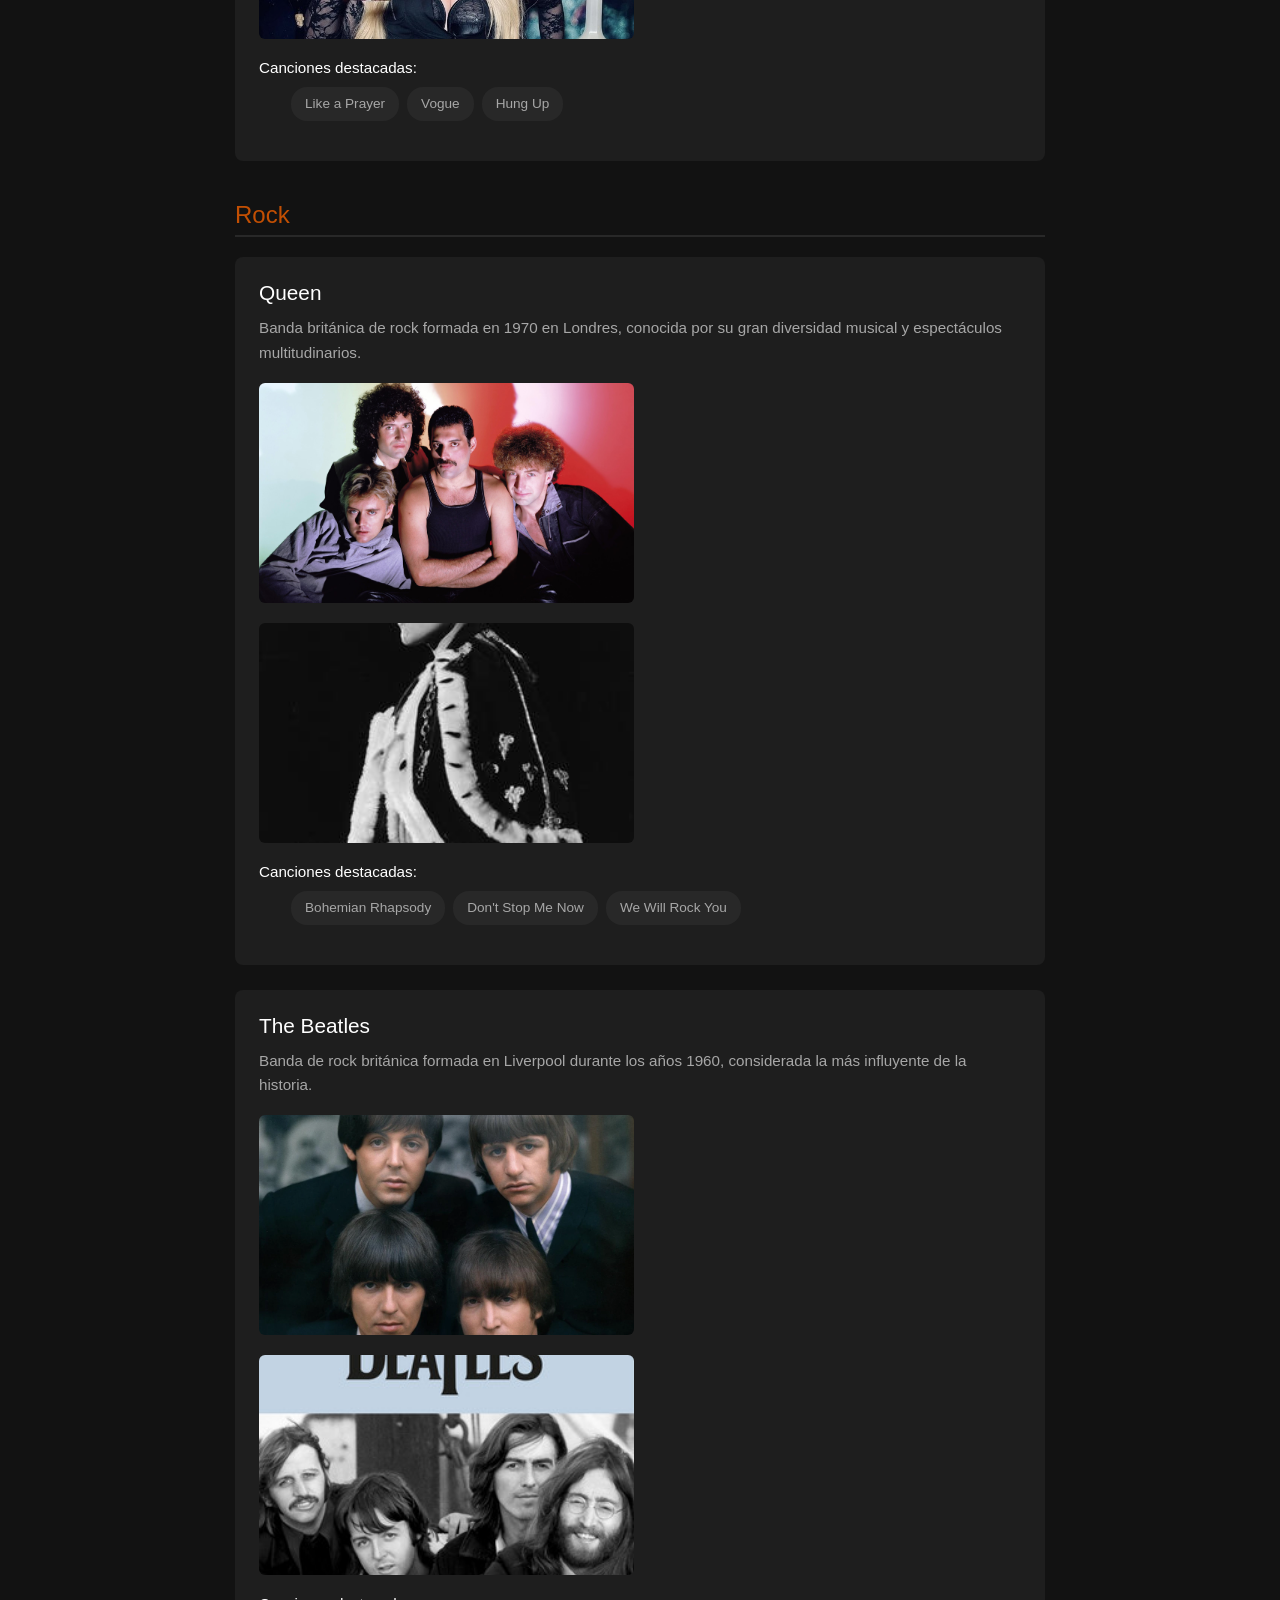
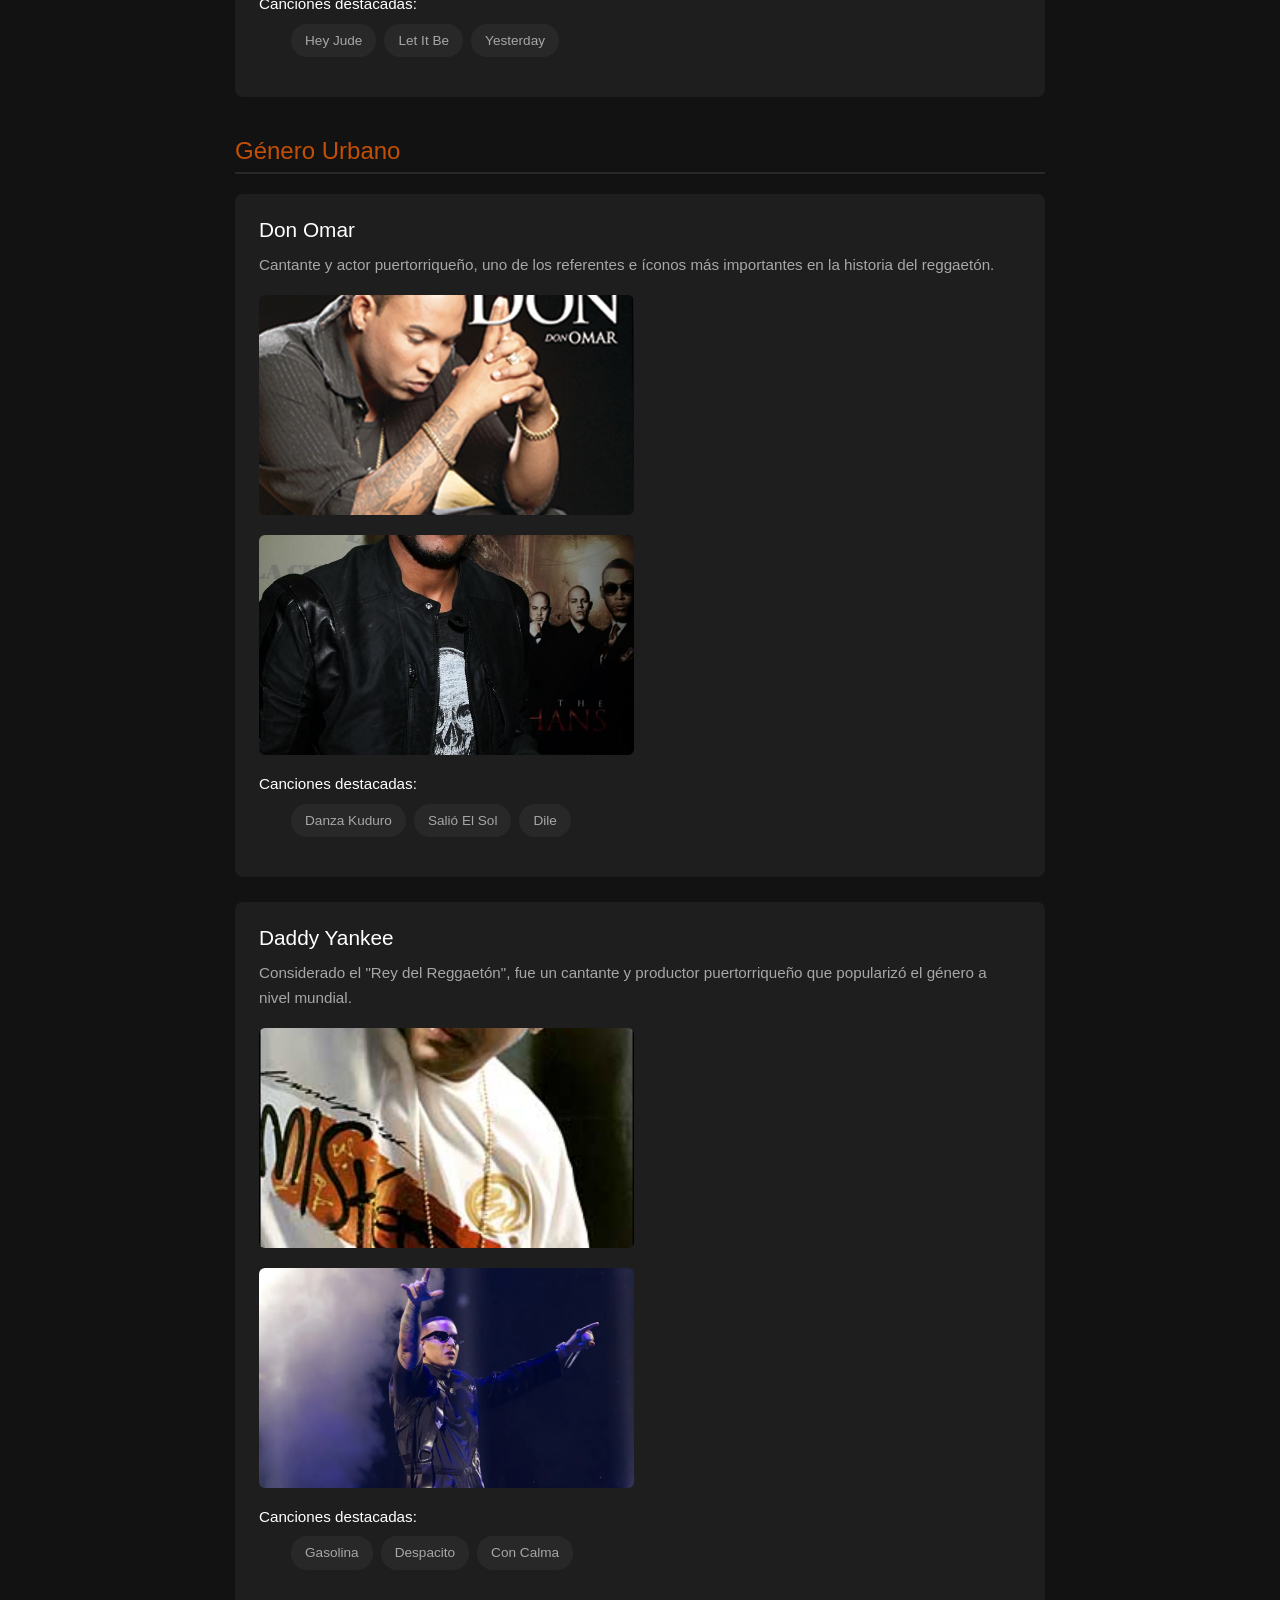
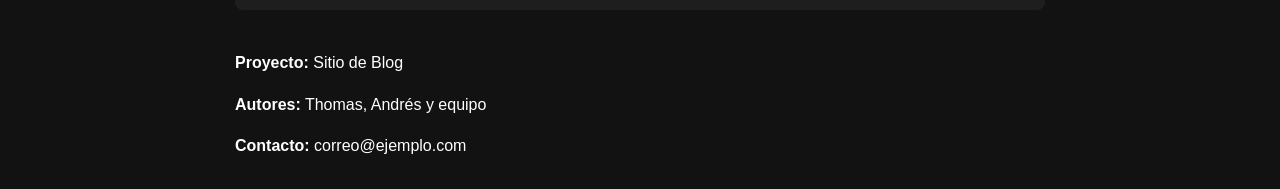
==== commit d708b6ef: "Agrega navegacion responsiva en inicio y contacto" ====
--- a/index.html
+++ b/index.html
@@ -4,24 +4,92 @@
 <head>
     <meta charset="UTF-8">
     <meta name="viewport" content="width=device-width, initial-scale=1.0">
+
     <title>Artistas de Pop, Rock y Género Urbano</title>
+
+    <!-- Bootstrap -->
+    <link
+        href="https://cdn.jsdelivr.net/npm/bootstrap@5.3.8/dist/css/bootstrap.min.css"
+        rel="stylesheet"
+        integrity="sha384-sRIl4kxILFvY47J16cr9ZwB07vP4J8+LH7qKQnuqkuIAvNWLzeN8tE5YBujZqJLB"
+        crossorigin="anonymous"
+    >
+
+    <!-- Estilos propios del proyecto -->
     <link rel="stylesheet" href="./Styles/index.css">
-
 </head>
 
 <body>
     <header>
         <h1>Música: Pop, Rock y Género Urbano</h1>
-        <p>Bienvenido a nuestra página sobre grandes exponentes de la música.</p>
-
-        <nav class="menu-principal" aria-label="Menú principal">
-            <ul class="lista-menu">
-                <li><a href="index.html">Inicio</a></li>
-                <li><a href="nosotros.html">Quiénes Somos</a></li>
-                <li><a href="contactanos.html">Contacto</a></li>
-            </ul>
-        </nav>
+
+        <p>
+            Bienvenido a nuestra página sobre grandes exponentes de la música.
+        </p>
     </header>
+
+    <nav
+        class="navbar navbar-expand-lg bg-dark sticky-top"
+        data-bs-theme="dark"
+        aria-label="Menú principal"
+    >
+        <div class="container">
+
+            <a class="navbar-brand fw-bold" href="index.html">
+                Música
+            </a>
+
+            <button
+                class="navbar-toggler"
+                type="button"
+                data-bs-toggle="collapse"
+                data-bs-target="#menuPrincipal"
+                aria-controls="menuPrincipal"
+                aria-expanded="false"
+                aria-label="Abrir menú de navegación"
+            >
+                <span class="navbar-toggler-icon"></span>
+            </button>
+
+            <div
+                class="collapse navbar-collapse"
+                id="menuPrincipal"
+            >
+                <ul class="navbar-nav ms-auto">
+
+                    <li class="nav-item">
+                        <a
+                            class="nav-link active"
+                            aria-current="page"
+                            href="index.html"
+                        >
+                            Inicio
+                        </a>
+                    </li>
+
+                    <li class="nav-item">
+                        <a
+                            class="nav-link"
+                            href="nosotros.html"
+                        >
+                            Quiénes Somos
+                        </a>
+                    </li>
+
+                    <li class="nav-item">
+                        <a
+                            class="nav-link"
+                            href="contactanos.html"
+                        >
+                            Contacto
+                        </a>
+                    </li>
+
+                </ul>
+            </div>
+
+        </div>
+    </nav>
 
     <main>
 
@@ -30,11 +98,22 @@
 
             <article>
                 <h3>Michael Jackson</h3>
-                <p>Conocido como el "Rey del Pop", fue un cantante, compositor y bailarín estadounidense que revolucionó
-                    la industria de la música.</p>
-
-                <img src="Imagenes/jackson_michael_1.jpg" alt="Michael Grabando Speed Demon">
-                <img src="Imagenes/michael_2.avif" alt="Michael en premios ">
+
+                <p>
+                    Conocido como el "Rey del Pop", fue un cantante, compositor y bailarín estadounidense que revolucionó
+                    la industria de la música.
+                </p>
+
+                <img
+                    src="Imagenes/jackson_michael_1.jpg"
+                    alt="Michael Grabando Speed Demon"
+                >
+
+                <img
+                    src="Imagenes/michael_2.avif"
+                    alt="Michael en premios "
+                >
+
                 <h4>Canciones destacadas:</h4>
 
                 <ul>
@@ -44,14 +123,26 @@
                 </ul>
             </article>
 
-
             <article>
                 <h3>Madonna</h3>
-                <p>Conocida como la "Reina del Pop", es una cantante, bailarina y empresaria estadounidense referente en
-                    la reinvención musical.</p>
-                <img src="Imagenes/madona_1.jpg" alt="Madona">
-                <img src="Imagenes/madonna_2.jpg" alt="Madona">
-                <h4>Canciones destacadas:</h4>
+
+                <p>
+                    Conocida como la "Reina del Pop", es una cantante, bailarina y empresaria estadounidense referente en
+                    la reinvención musical.
+                </p>
+
+                <img
+                    src="Imagenes/madona_1.jpg"
+                    alt="Madona"
+                >
+
+                <img
+                    src="Imagenes/madonna_2.jpg"
+                    alt="Madona"
+                >
+
+                <h4>Canciones destacadas:</h4>
+
                 <ul>
                     <li>Like a Prayer</li>
                     <li>Vogue</li>
@@ -62,13 +153,27 @@
 
         <section id="rock">
             <h2>Rock</h2>
+
             <article>
                 <h3>Queen</h3>
-                <p>Banda británica de rock formada en 1970 en Londres, conocida por su gran diversidad musical y
-                    espectáculos multitudinarios.</p>
-                <img src="Imagenes/queen1.jpg" alt="Queen">
-                <img src="Imagenes/queen2.jpg" alt="Freddy Mercurie">
-                <h4>Canciones destacadas:</h4>
+
+                <p>
+                    Banda británica de rock formada en 1970 en Londres, conocida por su gran diversidad musical y
+                    espectáculos multitudinarios.
+                </p>
+
+                <img
+                    src="Imagenes/queen1.jpg"
+                    alt="Queen"
+                >
+
+                <img
+                    src="Imagenes/queen2.jpg"
+                    alt="Freddy Mercurie"
+                >
+
+                <h4>Canciones destacadas:</h4>
+
                 <ul>
                     <li>Bohemian Rhapsody</li>
                     <li>Don't Stop Me Now</li>
@@ -76,14 +181,26 @@
                 </ul>
             </article>
 
-
             <article>
                 <h3>The Beatles</h3>
-                <p>Banda de rock británica formada en Liverpool durante los años 1960, considerada la más influyente de
-                    la historia.</p>
-                <img src="Imagenes/Thebeatles1.webp" alt="Beatles">
-                <img src="Imagenes/thebeatles2.jpg" alt="Beatles">
-                <h4>Canciones destacadas:</h4>
+
+                <p>
+                    Banda de rock británica formada en Liverpool durante los años 1960, considerada la más influyente de
+                    la historia.
+                </p>
+
+                <img
+                    src="Imagenes/Thebeatles1.webp"
+                    alt="Beatles"
+                >
+
+                <img
+                    src="Imagenes/thebeatles2.jpg"
+                    alt="Beatles"
+                >
+
+                <h4>Canciones destacadas:</h4>
+
                 <ul>
                     <li>Hey Jude</li>
                     <li>Let It Be</li>
@@ -94,27 +211,54 @@
 
         <section id="urbano">
             <h2>Género Urbano</h2>
+
             <article>
                 <h3>Don Omar</h3>
-                <p>Cantante y actor puertorriqueño, uno de los referentes e íconos más importantes en la historia del
-                    reggaetón.</p>
-                <img src="Imagenes/don omar1.jpg" alt="Don Omar">
-                <img src="Imagenes/Don omar2.jpg" alt="Don Omar">
-                <h4>Canciones destacadas:</h4>
+
+                <p>
+                    Cantante y actor puertorriqueño, uno de los referentes e íconos más importantes en la historia del
+                    reggaetón.
+                </p>
+
+                <img
+                    src="Imagenes/don omar1.jpg"
+                    alt="Don Omar"
+                >
+
+                <img
+                    src="Imagenes/Don omar2.jpg"
+                    alt="Don Omar"
+                >
+
+                <h4>Canciones destacadas:</h4>
+
                 <ul>
                     <li>Danza Kuduro</li>
                     <li>Salió El Sol</li>
                     <li>Dile</li>
                 </ul>
             </article>
+
             <article>
                 <h3>Daddy Yankee</h3>
 
-                <p>Considerado el "Rey del Reggaetón", fue un cantante y productor puertorriqueño que popularizó el
-                    género a nivel mundial.</p>
-                <img src="Imagenes/daddy_yankee1.jpg" alt="Daddy Yankee">
-                <img src="Imagenes/daddy yankee2.webp" alt="Daddy Yankee">
-                <h4>Canciones destacadas:</h4>
+                <p>
+                    Considerado el "Rey del Reggaetón", fue un cantante y productor puertorriqueño que popularizó el
+                    género a nivel mundial.
+                </p>
+
+                <img
+                    src="Imagenes/daddy_yankee1.jpg"
+                    alt="Daddy Yankee"
+                >
+
+                <img
+                    src="Imagenes/daddy yankee2.webp"
+                    alt="Daddy Yankee"
+                >
+
+                <h4>Canciones destacadas:</h4>
+
                 <ul>
                     <li>Gasolina</li>
                     <li>Despacito</li>
@@ -122,14 +266,28 @@
                 </ul>
             </article>
         </section>
+
         <footer>
-            <p><strong>Proyecto:</strong> Sitio de Blog</p>
-            <p><strong>Autores:</strong> Thomas, Andrés y equipo</p>
-            <p><strong>Contacto:</strong> correo@ejemplo.com</p>
+            <p>
+                <strong>Proyecto:</strong> Sitio de Blog
+            </p>
+
+            <p>
+                <strong>Autores:</strong> Thomas, Andrés y equipo
+            </p>
+
+            <p>
+                <strong>Contacto:</strong> correo@ejemplo.com
+            </p>
         </footer>
 
     </main>
-
+    
+    <script
+        src="https://cdn.jsdelivr.net/npm/bootstrap@5.3.8/dist/js/bootstrap.bundle.min.js"
+        integrity="sha384-FKyoEForCGlyvwx9Hj09JcYn3nv7wiPVlz7YYwJrWVcXK/BmnVDxM+D2scQbITxI"
+        crossorigin="anonymous"
+    ></script>
 </body>
 
 </html>
--- a/Styles/index.css
+++ b/Styles/index.css
@@ -5,6 +5,7 @@
     --texto-principal: #ffffff;
     --texto-secundario: #a7a7a7;
     --color-acento: #c24f03; 
+    --color-navegacion: #d96c9d;
 }
 
 
@@ -40,26 +41,60 @@
 }
 
 
-nav ul {
-    list-style: none;
-    display: flex;
-    justify-content: center;
-    gap: 100px;
+
+
+.navbar {
+    background-color: #20252a !important;
+    border-bottom: 1px solid #282828;
 }
 
-nav a {
+.navbar .navbar-brand {
     color: var(--texto-principal);
-    text-decoration: none;
     background-color: #282828;
+    padding: 8px 16px;
+    border-radius: 20px;
+    font-size: 1rem;
+    font-weight: bold;
+    transition: background-color 0.2s ease, color 0.2s ease;
+}
+
+.navbar .navbar-brand:hover,
+.navbar .navbar-brand:focus {
+    color: var(--texto-principal);
+    background-color: var(--color-navegacion);
+}
+
+.navbar .navbar-nav {
+    gap: 20px;
+}
+
+.navbar .nav-link {
+    color: var(--texto-secundario);
     padding: 8px 16px;
     border-radius: 20px;
     font-size: 0.9rem;
     font-weight: bold;
+    text-align: center;
+    transition: background-color 0.3s ease, color 0.3s ease;
 }
 
-nav a:hover {
-    background-color: var(--color-acento);
-    color: #000000;
+.navbar .nav-link:hover,
+.navbar .nav-link:focus {
+    color: var(--texto-principal);
+    background-color: var(--color-navegacion);
+}
+
+.navbar .nav-link.active {
+    color: var(--texto-principal);
+    background-color: var(--color-navegacion);
+}
+
+.navbar-toggler {
+    border-color: var(--texto-secundario);
+}
+
+.navbar-toggler:focus {
+    box-shadow: 0 0 0 3px rgba(217, 108, 157, 0.35);
 }
 
 main {
@@ -132,6 +167,17 @@
     color: var(--texto-secundario);
 }
 
+@media (max-width: 991.98px) {
+    .navbar .navbar-nav {
+        gap: 8px;
+        padding-top: 12px;
+    }
+
+    .navbar .nav-link {
+        width: 100%;
+    }
+}
+
 @media (max-width: 600px) {
     article img {
         width: 100%;
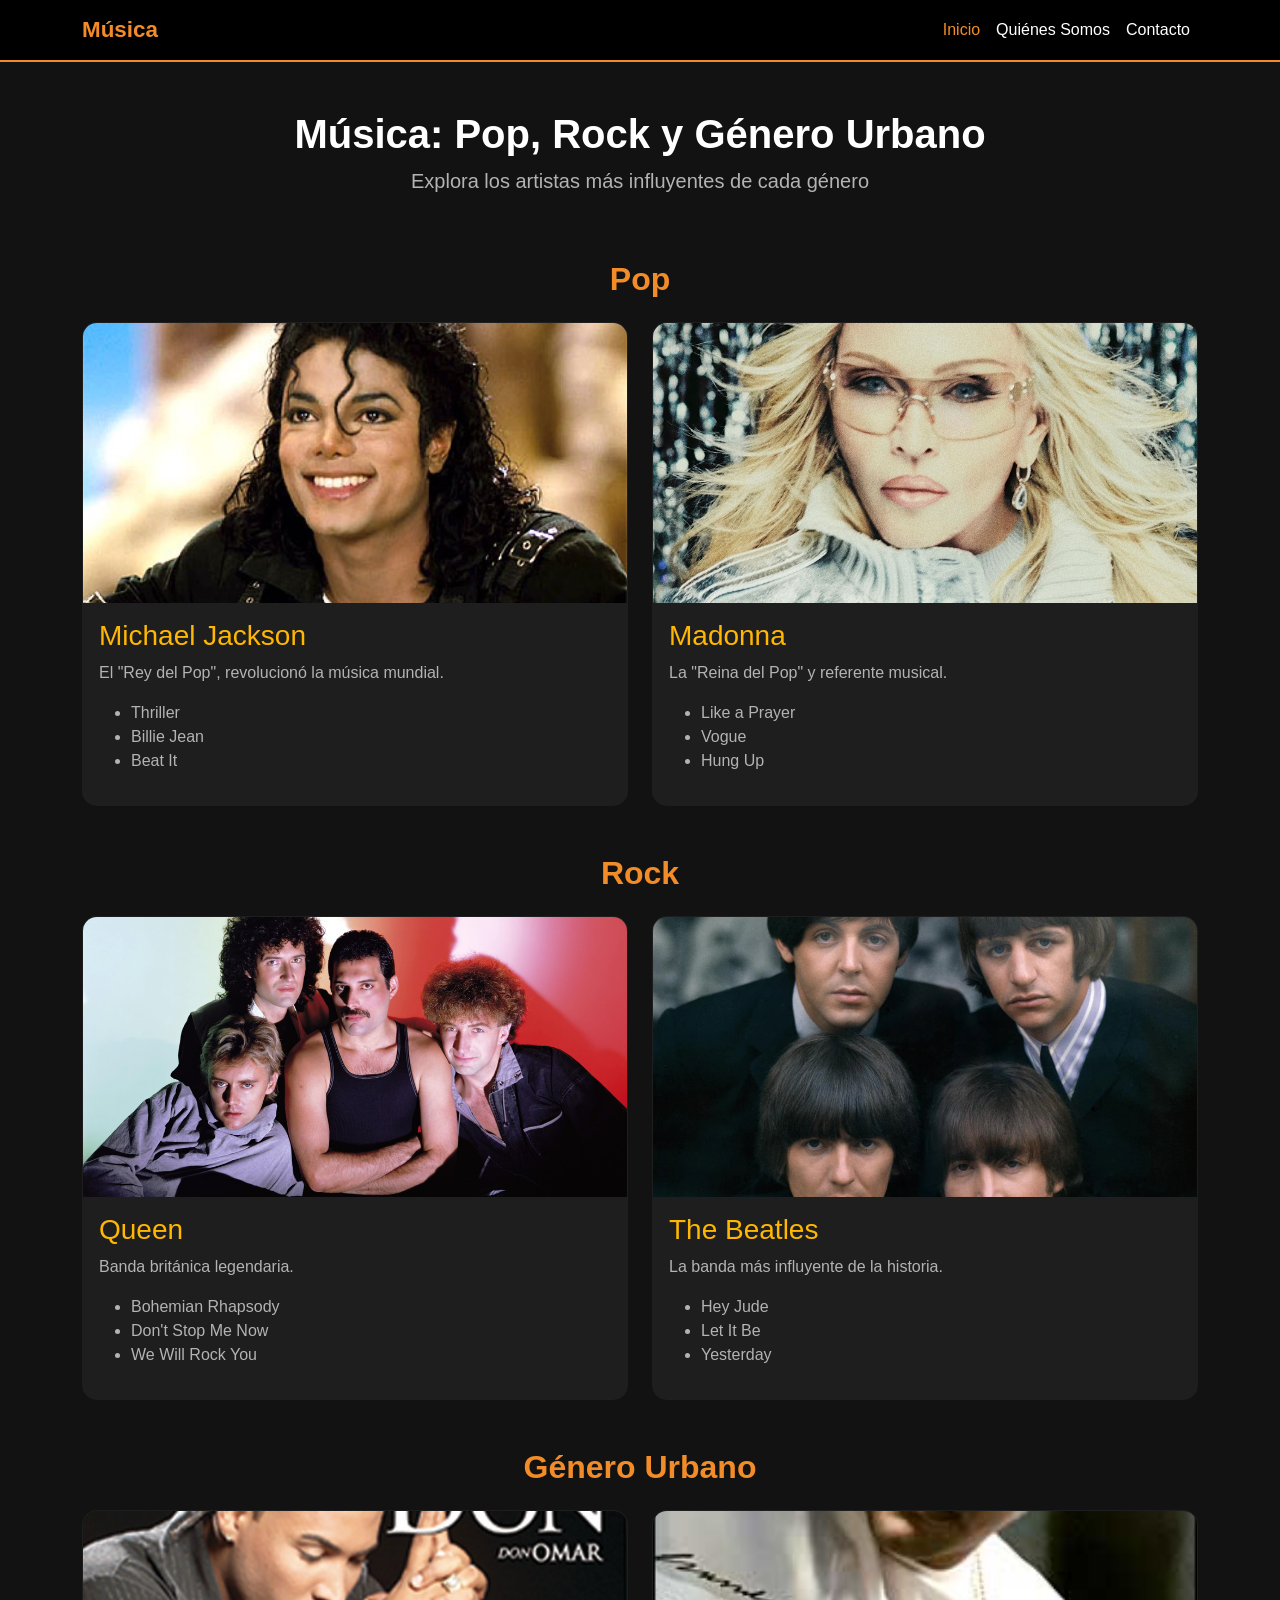
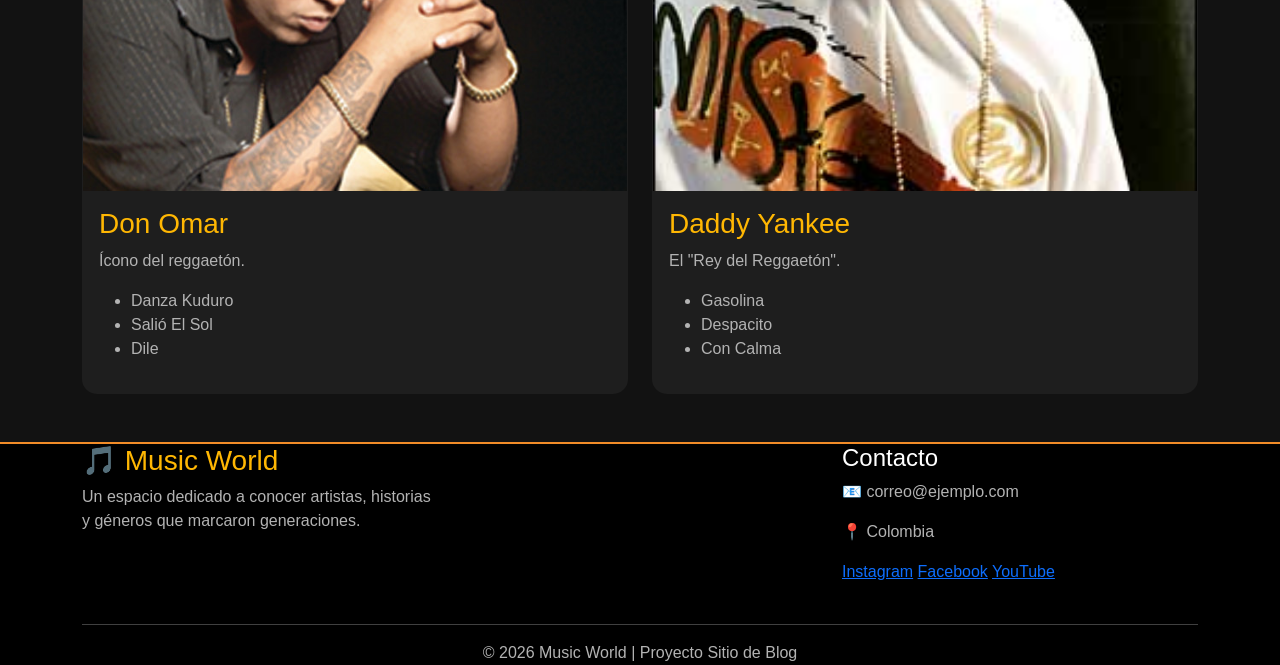
==== commit cb77e008: "se hacen cambios para refactorización" ====
--- a/index.html
+++ b/index.html
@@ -4,290 +4,228 @@
 <head>
     <meta charset="UTF-8">
     <meta name="viewport" content="width=device-width, initial-scale=1.0">
-
     <title>Artistas de Pop, Rock y Género Urbano</title>
 
     <!-- Bootstrap -->
-    <link
-        href="https://cdn.jsdelivr.net/npm/bootstrap@5.3.8/dist/css/bootstrap.min.css"
-        rel="stylesheet"
-        integrity="sha384-sRIl4kxILFvY47J16cr9ZwB07vP4J8+LH7qKQnuqkuIAvNWLzeN8tE5YBujZqJLB"
-        crossorigin="anonymous"
-    >
-
-    <!-- Estilos propios del proyecto -->
-    <link rel="stylesheet" href="./Styles/index.css">
+    <link href="https://cdn.jsdelivr.net/npm/bootstrap@5.3.8/dist/css/bootstrap.min.css" rel="stylesheet">
+
+    <!-- Tu CSS -->
+    <link rel="stylesheet" href="styles.css">
 </head>
 
 <body>
-    <header>
-        <h1>Música: Pop, Rock y Género Urbano</h1>
-
-        <p>
-            Bienvenido a nuestra página sobre grandes exponentes de la música.
-        </p>
-    </header>
-
-    <nav
-        class="navbar navbar-expand-lg bg-dark sticky-top"
-        data-bs-theme="dark"
-        aria-label="Menú principal"
-    >
-        <div class="container">
-
-            <a class="navbar-brand fw-bold" href="index.html">
-                Música
-            </a>
-
-            <button
-                class="navbar-toggler"
-                type="button"
-                data-bs-toggle="collapse"
-                data-bs-target="#menuPrincipal"
-                aria-controls="menuPrincipal"
-                aria-expanded="false"
-                aria-label="Abrir menú de navegación"
-            >
-                <span class="navbar-toggler-icon"></span>
-            </button>
-
-            <div
-                class="collapse navbar-collapse"
-                id="menuPrincipal"
-            >
-                <ul class="navbar-nav ms-auto">
-
-                    <li class="nav-item">
-                        <a
-                            class="nav-link active"
-                            aria-current="page"
-                            href="index.html"
-                        >
-                            Inicio
-                        </a>
-                    </li>
-
-                    <li class="nav-item">
-                        <a
-                            class="nav-link"
-                            href="nosotros.html"
-                        >
-                            Quiénes Somos
-                        </a>
-                    </li>
-
-                    <li class="nav-item">
-                        <a
-                            class="nav-link"
-                            href="contactanos.html"
-                        >
-                            Contacto
-                        </a>
-                    </li>
-
-                </ul>
-            </div>
-
-        </div>
-    </nav>
-
-    <main>
-
-        <section id="pop">
-            <h2>Pop</h2>
-
-            <article>
-                <h3>Michael Jackson</h3>
+
+<!-- NAVBAR -->
+<nav class="navbar navbar-expand-lg navbar-dark bg-black">
+    <div class="container">
+        <a class="navbar-brand" href="#">Música</a>
+
+        <div class="collapse navbar-collapse">
+            <ul class="navbar-nav ms-auto">
+                <li><a class="nav-link active" href="index.html">Inicio</a></li>
+                <li><a class="nav-link" href="nosotros.html">Quiénes Somos</a></li>
+                <li><a class="nav-link" href="contactanos.html">Contacto</a></li>
+            </ul>
+        </div>
+    </div>
+</nav>
+
+<!-- HEADER -->
+<header class="text-center py-5">
+    <h1>Música: Pop, Rock y Género Urbano</h1>
+    <p class="lead">Explora los artistas más influyentes de cada género</p>
+</header>
+
+<main class="container">
+
+<!-- POP -->
+<section class="mb-5">
+    <h2 class="text-center mb-4">Pop</h2>
+
+    <div class="row g-4">
+
+        <div class="col-md-6">
+            <div class="card h-100">
+                <img src="Imagenes/jackson_michael_1.jpg" class="card-img-top">
+                <div class="card-body">
+                    <h3>Michael Jackson</h3>
+                    <p>El "Rey del Pop", revolucionó la música mundial.</p>
+                    <ul>
+                        <li>Thriller</li>
+                        <li>Billie Jean</li>
+                        <li>Beat It</li>
+                    </ul>
+                </div>
+            </div>
+        </div>
+
+        <div class="col-md-6">
+            <div class="card h-100">
+                <img src="Imagenes/madona_1.jpg" class="card-img-top">
+                <div class="card-body">
+                    <h3>Madonna</h3>
+                    <p>La "Reina del Pop" y referente musical.</p>
+                    <ul>
+                        <li>Like a Prayer</li>
+                        <li>Vogue</li>
+                        <li>Hung Up</li>
+                    </ul>
+                </div>
+            </div>
+        </div>
+
+    </div>
+</section>
+
+<!-- ROCK -->
+<section class="mb-5">
+    <h2 class="text-center mb-4">Rock</h2>
+
+    <div class="row g-4">
+
+        <div class="col-md-6">
+            <div class="card h-100">
+                <img src="Imagenes/queen1.jpg" class="card-img-top">
+                <div class="card-body">
+                    <h3>Queen</h3>
+                    <p>Banda británica legendaria.</p>
+                    <ul>
+                        <li>Bohemian Rhapsody</li>
+                        <li>Don't Stop Me Now</li>
+                        <li>We Will Rock You</li>
+                    </ul>
+                </div>
+            </div>
+        </div>
+
+        <div class="col-md-6">
+            <div class="card h-100">
+                <img src="Imagenes/Thebeatles1.webp" class="card-img-top">
+                <div class="card-body">
+                    <h3>The Beatles</h3>
+                    <p>La banda más influyente de la historia.</p>
+                    <ul>
+                        <li>Hey Jude</li>
+                        <li>Let It Be</li>
+                        <li>Yesterday</li>
+                    </ul>
+                </div>
+            </div>
+        </div>
+
+    </div>
+</section>
+
+<!-- URBANO -->
+<section class="mb-5">
+    <h2 class="text-center mb-4">Género Urbano</h2>
+
+    <div class="row g-4">
+
+        <div class="col-md-6">
+            <div class="card h-100">
+                <img src="Imagenes/don omar1.jpg" class="card-img-top">
+                <div class="card-body">
+                    <h3>Don Omar</h3>
+                    <p>Ícono del reggaetón.</p>
+                    <ul>
+                        <li>Danza Kuduro</li>
+                        <li>Salió El Sol</li>
+                        <li>Dile</li>
+                    </ul>
+                </div>
+            </div>
+        </div>
+
+        <div class="col-md-6">
+            <div class="card h-100">
+                <img src="Imagenes/daddy_yankee1.jpg" class="card-img-top">
+                <div class="card-body">
+                    <h3>Daddy Yankee</h3>
+                    <p>El "Rey del Reggaetón".</p>
+                    <ul>
+                        <li>Gasolina</li>
+                        <li>Despacito</li>
+                        <li>Con Calma</li>
+                    </ul>
+                </div>
+            </div>
+        </div>
+
+    </div>
+</section>
+
+</main>
+
+<!-- FOOTER -->
+<footer class="footer">
+    <div class="container">
+        <div class="row">
+
+            <!-- Información -->
+            <div class="col-md-4 mb-4">
+
+                <h3 class="footer-title">
+                    🎵 Music World
+                </h3>
 
                 <p>
-                    Conocido como el "Rey del Pop", fue un cantante, compositor y bailarín estadounidense que revolucionó
-                    la industria de la música.
+                    Un espacio dedicado a conocer artistas,
+                    historias y géneros que marcaron generaciones.
                 </p>
 
-                <img
-                    src="Imagenes/jackson_michael_1.jpg"
-                    alt="Michael Grabando Speed Demon"
-                >
-
-                <img
-                    src="Imagenes/michael_2.avif"
-                    alt="Michael en premios "
-                >
-
-                <h4>Canciones destacadas:</h4>
-
-                <ul>
-                    <li>Thriller</li>
-                    <li>Billie Jean</li>
-                    <li>Beat It</li>
-                </ul>
-            </article>
-
-            <article>
-                <h3>Madonna</h3>
+            </div>
+
+
+            <!-- Navegación -->
+            <div class="col-md-4 mb-4"></div>
+
+            <!-- Contacto -->
+            <div class="col-md-4 mb-4">
+
+                <h4>
+                    Contacto
+                </h4>
 
                 <p>
-                    Conocida como la "Reina del Pop", es una cantante, bailarina y empresaria estadounidense referente en
-                    la reinvención musical.
+                    📧 correo@ejemplo.com
                 </p>
 
-                <img
-                    src="Imagenes/madona_1.jpg"
-                    alt="Madona"
-                >
-
-                <img
-                    src="Imagenes/madonna_2.jpg"
-                    alt="Madona"
-                >
-
-                <h4>Canciones destacadas:</h4>
-
-                <ul>
-                    <li>Like a Prayer</li>
-                    <li>Vogue</li>
-                    <li>Hung Up</li>
-                </ul>
-            </article>
-        </section>
-
-        <section id="rock">
-            <h2>Rock</h2>
-
-            <article>
-                <h3>Queen</h3>
-
                 <p>
-                    Banda británica de rock formada en 1970 en Londres, conocida por su gran diversidad musical y
-                    espectáculos multitudinarios.
+                    📍 Colombia
                 </p>
 
-                <img
-                    src="Imagenes/queen1.jpg"
-                    alt="Queen"
-                >
-
-                <img
-                    src="Imagenes/queen2.jpg"
-                    alt="Freddy Mercurie"
-                >
-
-                <h4>Canciones destacadas:</h4>
-
-                <ul>
-                    <li>Bohemian Rhapsody</li>
-                    <li>Don't Stop Me Now</li>
-                    <li>We Will Rock You</li>
-                </ul>
-            </article>
-
-            <article>
-                <h3>The Beatles</h3>
-
-                <p>
-                    Banda de rock británica formada en Liverpool durante los años 1960, considerada la más influyente de
-                    la historia.
-                </p>
-
-                <img
-                    src="Imagenes/Thebeatles1.webp"
-                    alt="Beatles"
-                >
-
-                <img
-                    src="Imagenes/thebeatles2.jpg"
-                    alt="Beatles"
-                >
-
-                <h4>Canciones destacadas:</h4>
-
-                <ul>
-                    <li>Hey Jude</li>
-                    <li>Let It Be</li>
-                    <li>Yesterday</li>
-                </ul>
-            </article>
-        </section>
-
-        <section id="urbano">
-            <h2>Género Urbano</h2>
-
-            <article>
-                <h3>Don Omar</h3>
-
-                <p>
-                    Cantante y actor puertorriqueño, uno de los referentes e íconos más importantes en la historia del
-                    reggaetón.
-                </p>
-
-                <img
-                    src="Imagenes/don omar1.jpg"
-                    alt="Don Omar"
-                >
-
-                <img
-                    src="Imagenes/Don omar2.jpg"
-                    alt="Don Omar"
-                >
-
-                <h4>Canciones destacadas:</h4>
-
-                <ul>
-                    <li>Danza Kuduro</li>
-                    <li>Salió El Sol</li>
-                    <li>Dile</li>
-                </ul>
-            </article>
-
-            <article>
-                <h3>Daddy Yankee</h3>
-
-                <p>
-                    Considerado el "Rey del Reggaetón", fue un cantante y productor puertorriqueño que popularizó el
-                    género a nivel mundial.
-                </p>
-
-                <img
-                    src="Imagenes/daddy_yankee1.jpg"
-                    alt="Daddy Yankee"
-                >
-
-                <img
-                    src="Imagenes/daddy yankee2.webp"
-                    alt="Daddy Yankee"
-                >
-
-                <h4>Canciones destacadas:</h4>
-
-                <ul>
-                    <li>Gasolina</li>
-                    <li>Despacito</li>
-                    <li>Con Calma</li>
-                </ul>
-            </article>
-        </section>
-
-        <footer>
-            <p>
-                <strong>Proyecto:</strong> Sitio de Blog
+
+                <div class="social">
+
+                    <a href="#">Instagram</a>
+                    <a href="#">Facebook</a>
+                    <a href="#">YouTube</a>
+
+                </div>
+
+            </div>
+
+        </div>
+
+
+        <hr>
+
+
+        <div class="text-center">
+
+            <p class="mb-0">
+                © 2026 Music World | Proyecto Sitio de Blog
             </p>
 
-            <p>
-                <strong>Autores:</strong> Thomas, Andrés y equipo
-            </p>
-
-            <p>
-                <strong>Contacto:</strong> correo@ejemplo.com
-            </p>
-        </footer>
-
-    </main>
-    
-    <script
-        src="https://cdn.jsdelivr.net/npm/bootstrap@5.3.8/dist/js/bootstrap.bundle.min.js"
-        integrity="sha384-FKyoEForCGlyvwx9Hj09JcYn3nv7wiPVlz7YYwJrWVcXK/BmnVDxM+D2scQbITxI"
-        crossorigin="anonymous"
-    ></script>
+        </div>
+
+
+    </div>
+
+</footer>
+
+<script src="https://cdn.jsdelivr.net/npm/bootstrap@5.3.8/dist/js/bootstrap.bundle.min.js"></script>
+
 </body>
-
 </html>
--- a/styles.css
+++ b/styles.css
@@ -0,0 +1,219 @@
+/* =========================
+   VARIABLES DE COLOR
+========================= */
+
+:root {
+    --bg-oscuro: #121212;
+    --bg-tarjeta: #1E1E1E;
+    --texto-principal: #FFFFFF;
+    --texto-secundario: #B3B3B3;
+    --color-acento: #F28C28;
+    --color-dorado: #FFB703;
+}
+
+
+/* =========================
+   GENERAL
+========================= */
+
+* {
+    margin: 0;
+    padding: 0;
+    box-sizing: border-box;
+}
+
+
+body {
+    background-color: var(--bg-oscuro);
+    color: var(--texto-principal);
+    font-family: Arial, sans-serif;
+}
+
+
+/* =========================
+   NAVBAR
+========================= */
+
+.navbar {
+    background-color: #000 !important;
+    border-bottom: 2px solid var(--color-acento);
+}
+
+
+.navbar-brand {
+    color: var(--color-acento) !important;
+    font-weight: bold;
+    font-size: 1.4rem;
+}
+
+
+.nav-link {
+    color: var(--texto-principal) !important;
+    transition: 0.3s;
+}
+
+
+.nav-link:hover,
+.nav-link.active {
+    color: var(--color-acento) !important;
+}
+
+
+/* =========================
+   HEADER
+========================= */
+
+header {
+    text-align: center;
+    padding: 60px 20px;
+}
+
+
+header h1 {
+    font-size: 2.5rem;
+    font-weight: bold;
+    color: var(--texto-principal);
+}
+
+
+header p {
+    color: var(--texto-secundario);
+}
+
+
+/* =========================
+   TITULOS
+========================= */
+
+h2 {
+    color: var(--color-acento);
+    font-weight: bold;
+}
+
+
+h3 {
+    color: var(--color-dorado);
+}
+
+
+/* =========================
+   CARDS INDEX
+========================= */
+
+.card {
+    background-color: var(--bg-tarjeta);
+    color: var(--texto-principal);
+    border: 1px solid transparent;
+    border-radius: 15px;
+    overflow: hidden;
+    transition: 0.3s;
+}
+
+
+.card:hover {
+    transform: translateY(-8px);
+    border-color: var(--color-acento);
+    box-shadow: 0 10px 25px rgba(242, 140, 40, 0.25);
+}
+
+
+.card img {
+    height: 280px;
+    object-fit: cover;
+}
+
+
+.card p,
+.card li {
+    color: var(--texto-secundario);
+}
+
+
+/* =========================
+   CARRUSEL NOSOTROS
+========================= */
+
+.carousel img {
+    height: 400px;
+    object-fit: cover;
+}
+
+
+/* =========================
+   FORMULARIO CONTACTO
+========================= */
+
+.card form {
+    background-color: transparent;
+}
+
+
+.form-label {
+    color: var(--texto-principal);
+}
+
+
+.form-control {
+    background-color: #0f0f0f;
+    border: 1px solid #444;
+    color: white;
+}
+
+
+.form-control:focus {
+    background-color: #0f0f0f;
+    color: white;
+    border-color: var(--color-acento);
+    box-shadow: 0 0 8px rgba(242,140,40,0.4);
+}
+
+
+/* =========================
+   BOTONES
+========================= */
+
+.btn-dark {
+    background-color: var(--color-acento);
+    border: none;
+    color: #000;
+    font-weight: bold;
+}
+
+
+.btn-dark:hover {
+    background-color: var(--color-dorado);
+    color: #000;
+}
+
+
+/* =========================
+   FOOTER
+========================= */
+
+footer {
+    background-color: #000;
+    border-top: 2px solid var(--color-acento);
+}
+
+
+footer p {
+    color: var(--texto-secundario);
+}
+
+
+/* =========================
+    RESPONSIVE
+========================= */
+
+@media(max-width:768px){
+
+    header h1 {
+        font-size: 2rem;
+    }
+
+
+    .card img {
+        height: 220px;
+    }
+
+}
